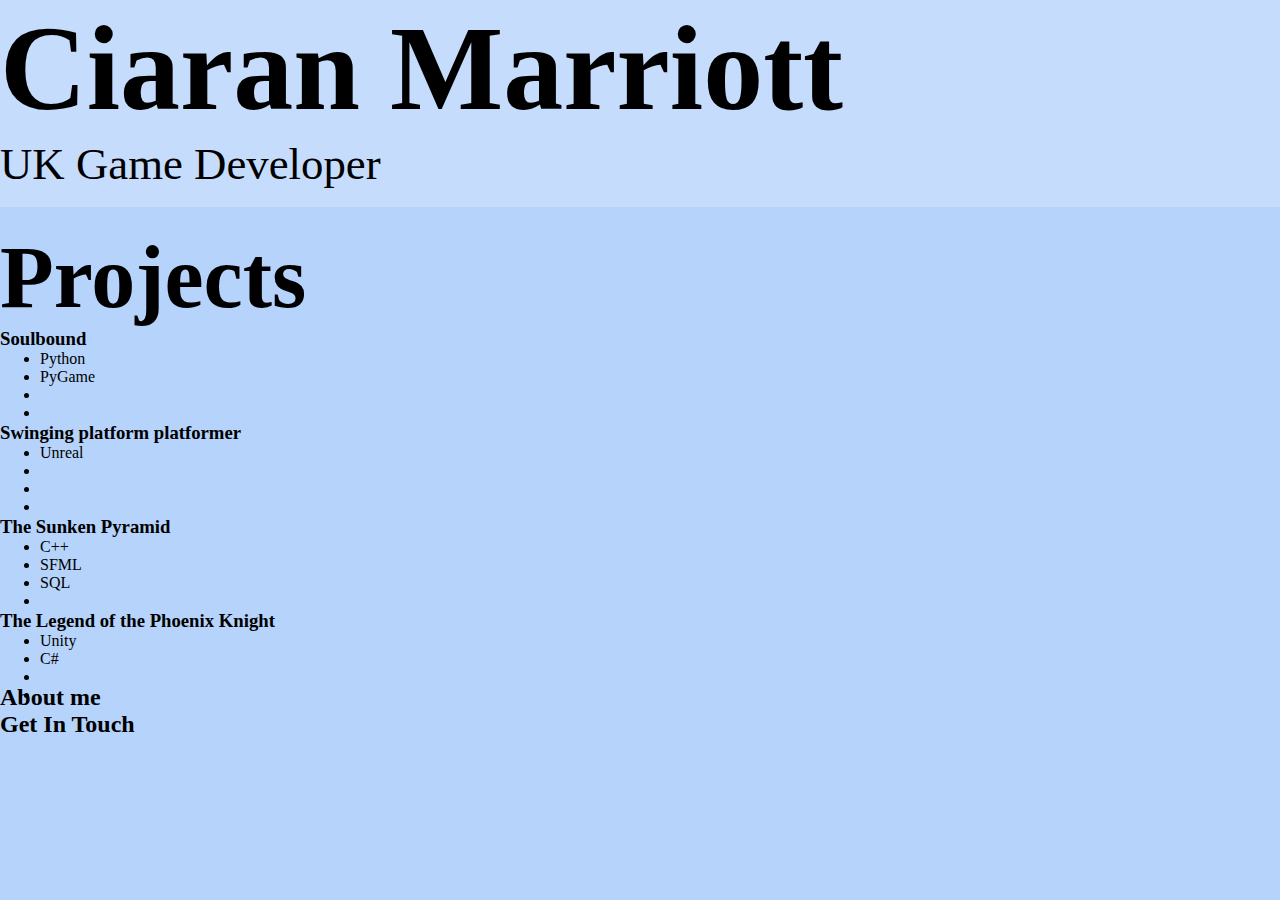
==== index.html @ c2805100 "Portfolio exists now" ====
<head>
	<title>
		Ciaran Marriott, UK Game Developer
	</title>
	<link rel="stylesheet" href="index.css" />
</head>

<body>
	<!--header-->
	
	<div class = "header__section">
		<h1 class = "name-header">
			Ciaran Marriott
		</h1>
		<p>UK Game Developer</p>
	</div class = "header__section">
	
	<!--projects-->
	
	<div class = "projects-list">
		<h2 class = "projects-header">Projects</h2>
			<h3>Soulbound</h3>
				<p></p>
				<ul>
					<li>Python</li>
					<li>PyGame</li>
					<li></li>
					<li></li>
				</ul>
			<h3>Swinging platform platformer</h3>
				<p></p>
				<ul>
					<li>Unreal</li>
					<li></li>
					<li></li>
					<li></li>
				</ul>
			<h3>The Sunken Pyramid</h3>
				<p></p>
				<ul>
					<li>C++</li>
					<li>SFML</li>
					<li>SQL</li>
					<li></li>
				</ul>
			<h3>The Legend of the Phoenix Knight</h3>
				<p></p>
				<ul>
					<li>Unity</li>
					<li>C#</li>
					<li></li>
					<li></li>
				</ul>
	</div>
			
	<!--about-->
	
	<h2>About me</h2>
	<p></p>
	
	<!--contact-->
	
	<h2>Get In Touch</h2>
	<p></p>
	
	<!--links-->
	
	
</body>
---- index.css ----
* {
	margin: 0
}
body {
	font-family: Consolas;
	background-color: #B6D3FB;
}

:root {
    --font-size-small: 1.8rem;
    --font-size-normal: 2.2rem;
    --font-size-medium: 2.8rem;
    --font-size-medium-1: 3.6rem;
    --font-size-large: 5.5rem;
    --font-size-huge: 7.5rem;
    --font-stack: 'Hk Grotesk', sans-serif;

    --line-height-normal: 1.7;
    --line-height-small: 1.2;

    --black: #000;
    --pink: #ff3258;
    --white: #f0e9f2;
    --white-1: #e5e5e6da;


    --container-max-width: 1180px;
    --container-normal-width: 800px;
    --container-medium-width: 700px; 
    --container-small-width: 500px;

    --gutter-huge: 12rem;
    --gutter-medium: 6rem;
    --gutter-normal: 3rem;
    --gutter-small-1: 2.5rem;
    --gutter-small: 2rem;

    --border-light: 1px solid rgb(36, 35, 35);
}

.name-header {
	font-size: var(--font-size-huge);
}

.header__section {
	font-size: var(--font-size-medium);
	height: 23vh;
	background-color: #c5dcfc;
	left: 20px;
}

.projects-list {
	position: relative;
	top:20px;
}

.projects-header {
	font-size: var(--font-size-large);
	position: relative;
}
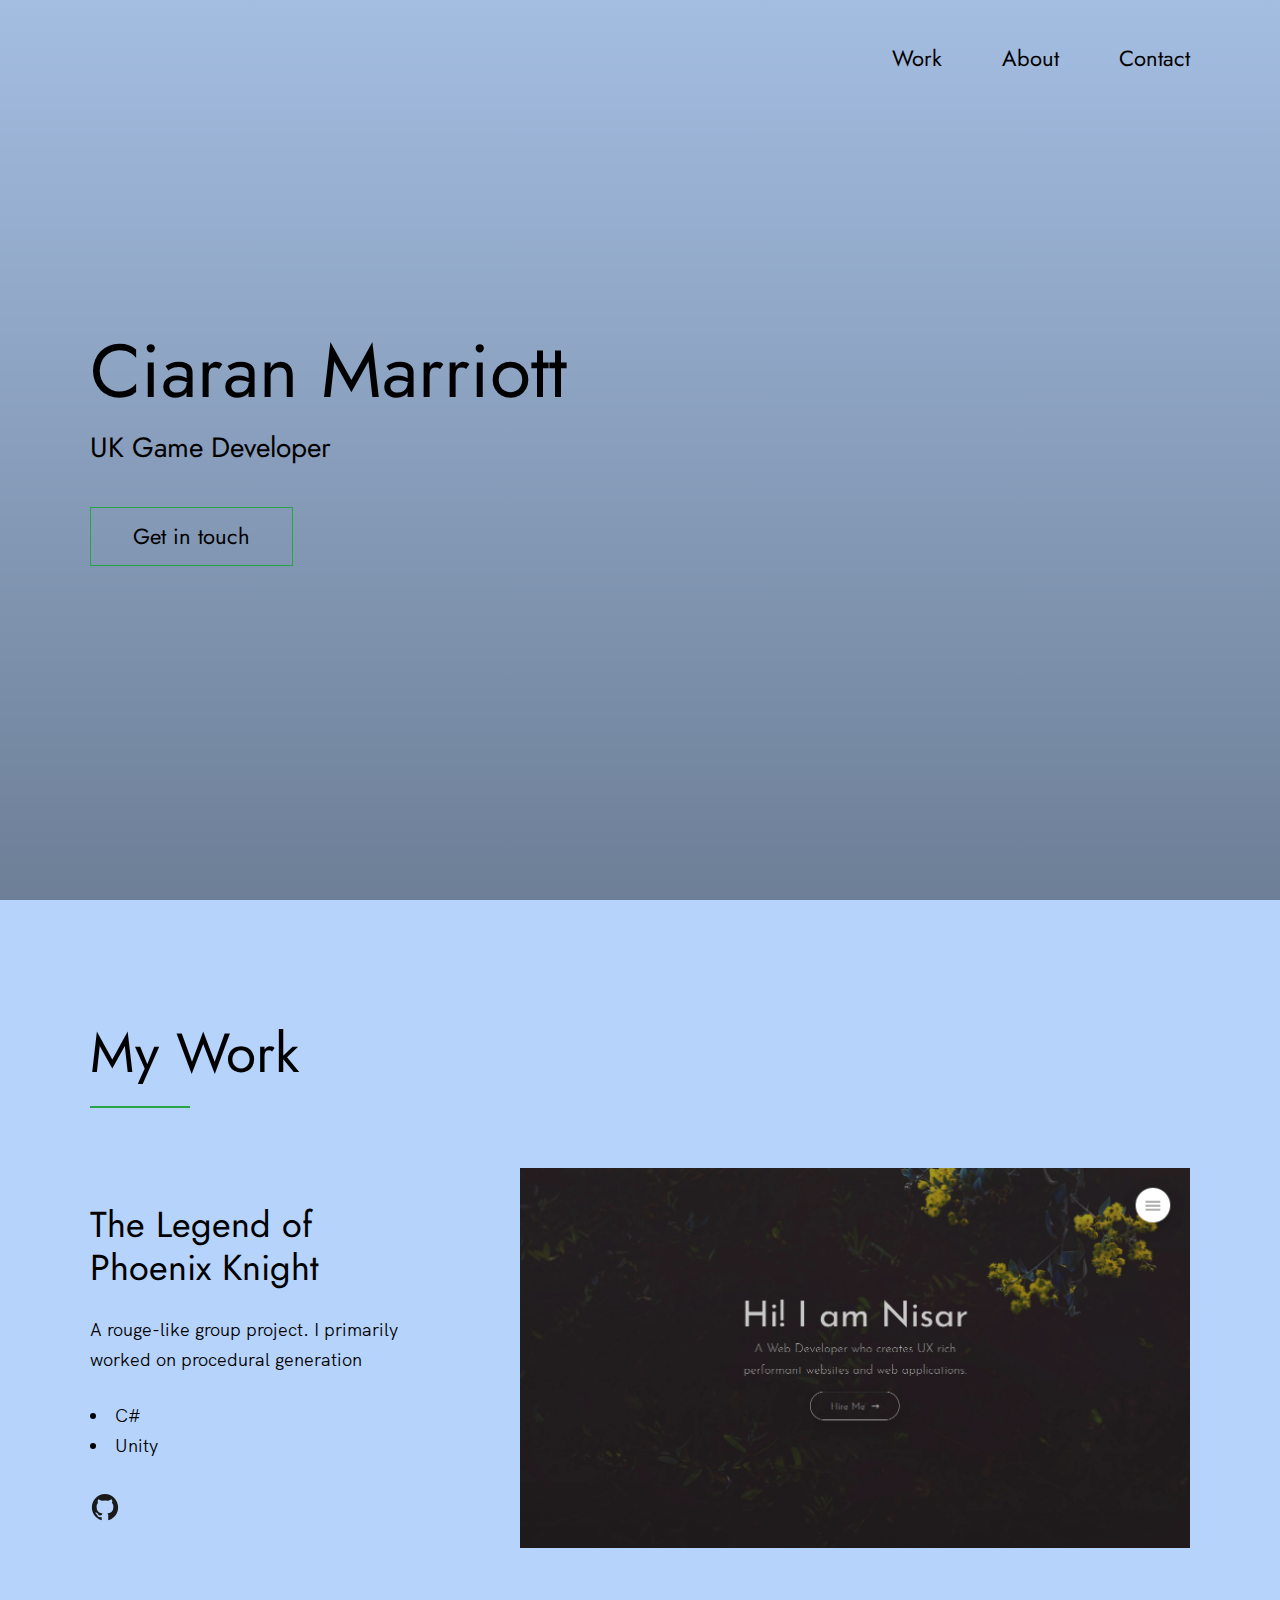
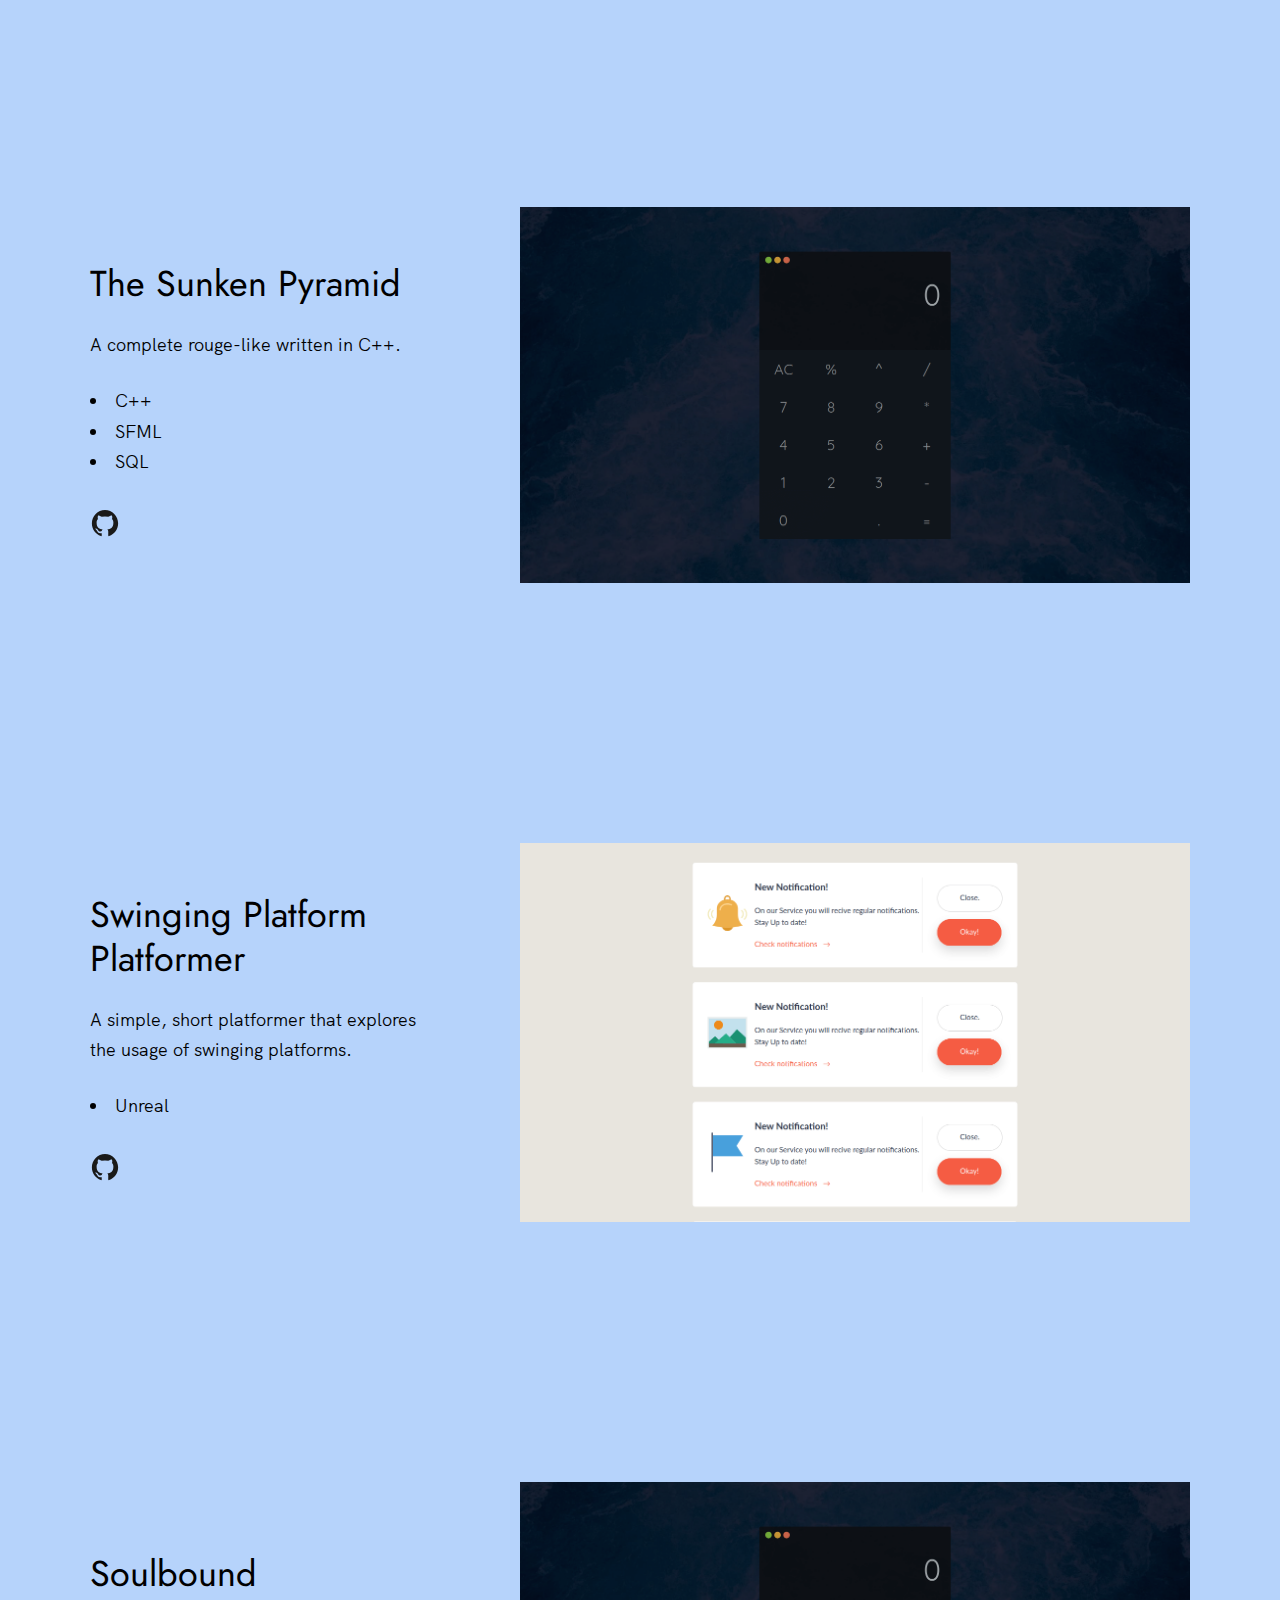
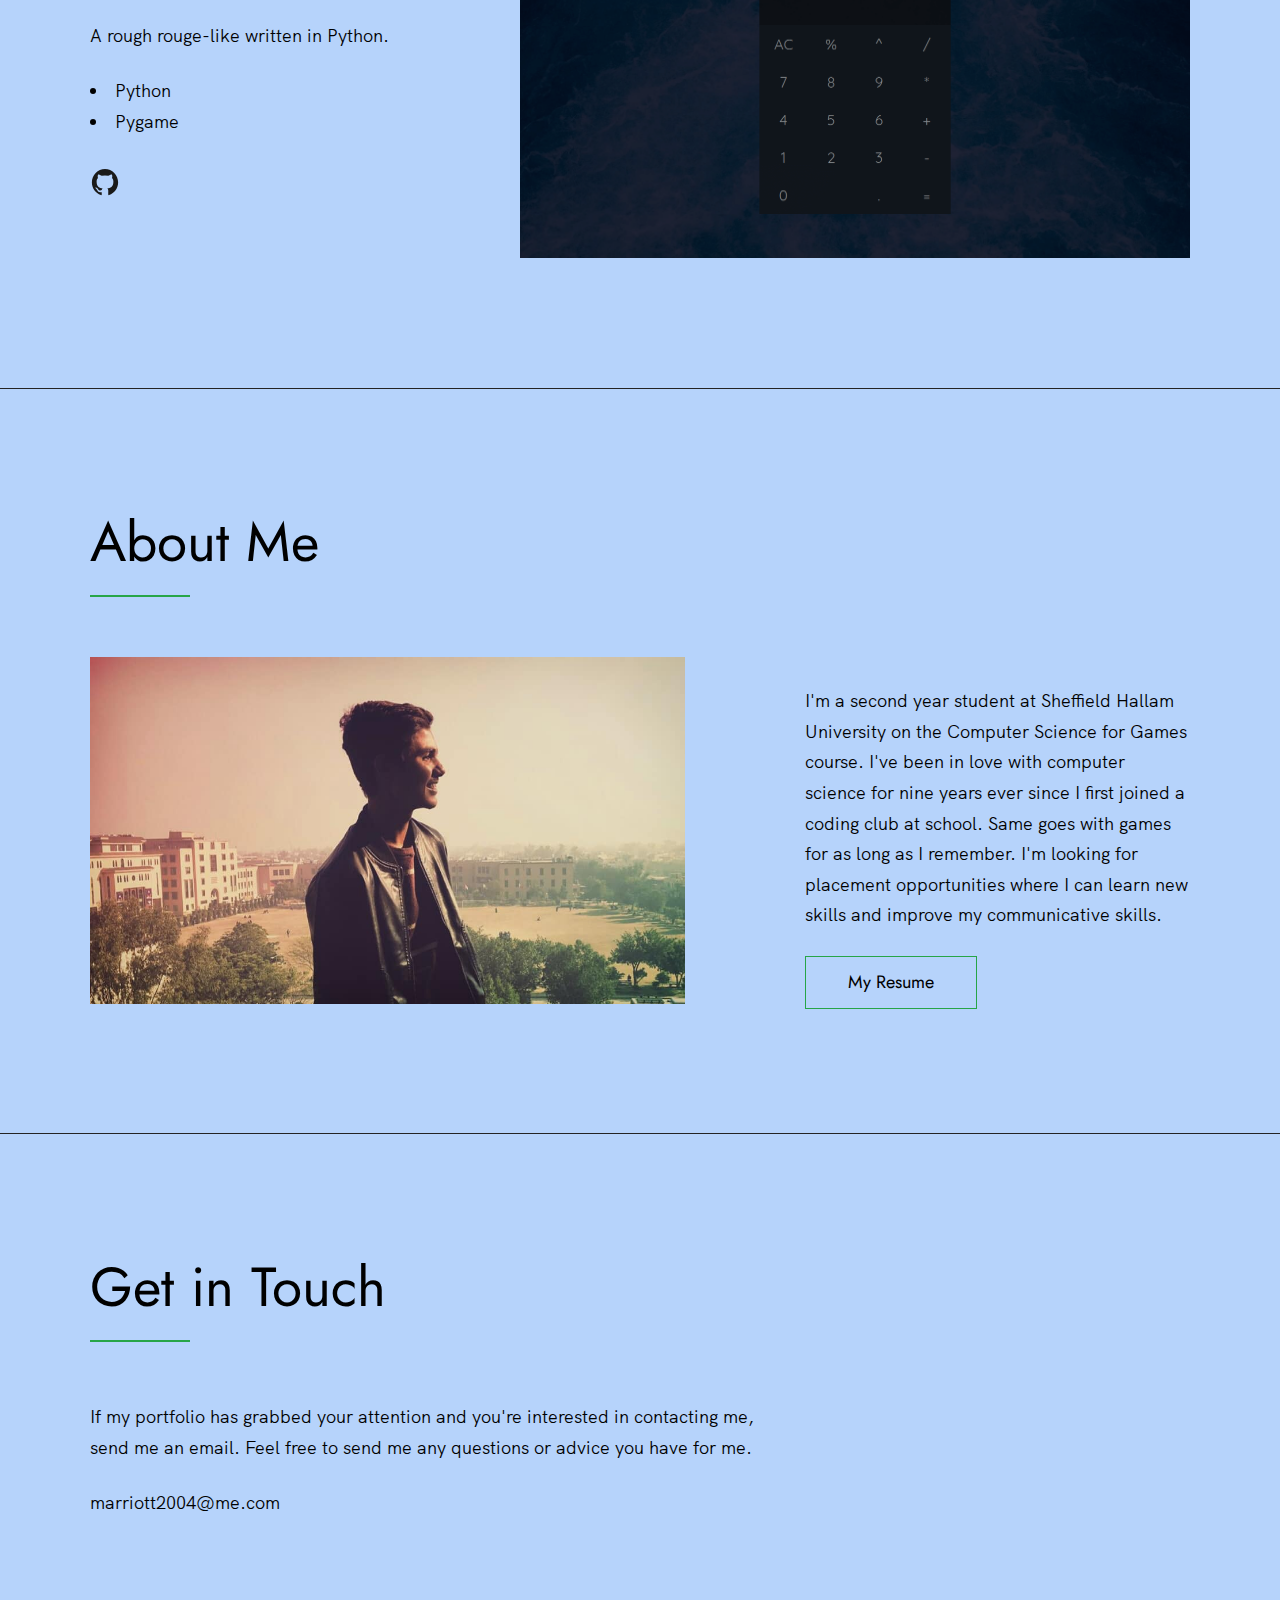
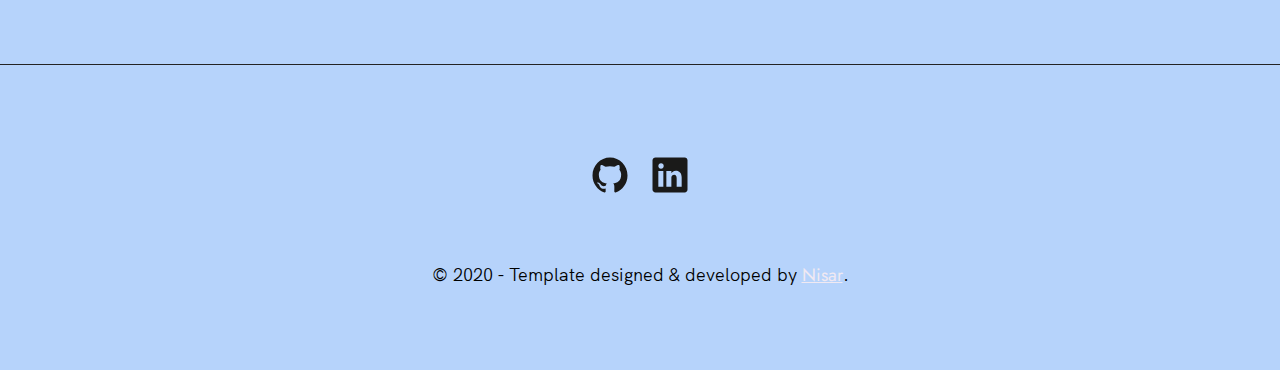
==== commit d8c3cad3: "Major Revamp" ====
--- a/index.html
+++ b/index.html
@@ -1,69 +1,251 @@
+<!-- 
+  Hello 😊.
+
+  This template is designed and developed by Nisar Hassan Naqvi
+  for anyone to use for free or customize the way they like.
+
+  Github Repo: https://github.com/nisarhassan12/portfolio-template/
+  My Website: https://nisar.dev
+
+  For business & inquires, contact me => syednisarhassan12@gmail.com
+-->
+
+<!--
+  Follow the instructions written in comments to create your stunning portfolio
+-->
+
+<!DOCTYPE html>
+<html lang="en">
+
 <head>
-	<title>
-		Ciaran Marriott, UK Game Developer
-	</title>
-	<link rel="stylesheet" href="index.css" />
+  <meta charset="UTF-8" />
+  <meta name="viewport" content="width=device-width, initial-scale=1.0" />
+  <link rel="shortcut icon" type="image/png" href="./images/favicon.png" />
+
+  <!-- Put your site title here -->
+  <title>
+    Ciaran Marriott | UK Game Developer
+  </title>
+
+  <meta name="description" content="UK Game Developer">
+  <!-- Add some coding keywords below, Ex: (React, CSS etc) -->
+  <meta name="keywords" content="Ciaran, C++, C#, Python, Unity, Unreal" />
+  <link rel="stylesheet" href="index.css" />
 </head>
 
 <body>
-	<!--header-->
-	
-	<div class = "header__section">
-		<h1 class = "name-header">
-			Ciaran Marriott
-		</h1>
-		<p>UK Game Developer</p>
-	</div class = "header__section">
-	
-	<!--projects-->
-	
-	<div class = "projects-list">
-		<h2 class = "projects-header">Projects</h2>
-			<h3>Soulbound</h3>
-				<p></p>
-				<ul>
-					<li>Python</li>
-					<li>PyGame</li>
-					<li></li>
-					<li></li>
-				</ul>
-			<h3>Swinging platform platformer</h3>
-				<p></p>
-				<ul>
-					<li>Unreal</li>
-					<li></li>
-					<li></li>
-					<li></li>
-				</ul>
-			<h3>The Sunken Pyramid</h3>
-				<p></p>
-				<ul>
-					<li>C++</li>
-					<li>SFML</li>
-					<li>SQL</li>
-					<li></li>
-				</ul>
-			<h3>The Legend of the Phoenix Knight</h3>
-				<p></p>
-				<ul>
-					<li>Unity</li>
-					<li>C#</li>
-					<li></li>
-					<li></li>
-				</ul>
-	</div>
-			
-	<!--about-->
-	
-	<h2>About me</h2>
-	<p></p>
-	
-	<!--contact-->
-	
-	<h2>Get In Touch</h2>
-	<p></p>
-	
-	<!--links-->
-	
-	
-</body>+
+  <!-- ***** Header ***** -->
+
+  <header class="header" role="banner" id="top">
+    <div class="row">
+      <nav class="nav" role="navigation">
+        <ul class="nav__items">
+          <li class="nav__item"><a href="#work" class="nav__link">Work</a></li>
+          <li class="nav__item">
+            <a href="#about" class="nav__link">About</a>
+          </li>
+          <li class="nav__item">
+            <a href="#contact" class="nav__link">Contact</a>
+          </li>
+        </ul>
+      </nav>
+    </div>
+    <div class="header__text-box row">
+      <div class="header__text">
+        <h1 class="heading-primary">
+          <!-- Replace the following name with your name -->
+          <span>Ciaran Marriott</span>
+        </h1>
+        <!-- Put a small paragraph about yourself -->
+        <p>UK Game Developer</p>
+        <a href="#contact" class="btn btn--pink">Get in touch</a>
+      </div>
+    </div>
+  </header>
+
+  <main role="main">
+
+    <!-- ***** Work ***** -->
+
+    <section class="work" id="work">
+      <div class="row">
+        <h2>My Work</h2>
+        <div class="work__boxes">
+
+          <!-- Each div with the work__box class is a project. -->
+
+          <div class="work__box">
+            <div class="work__text">
+              <h3>The Legend of Phoenix Knight</h3>
+              <p>
+                A rouge-like group project. I primarily worked on procedural generation 
+              </p>
+              <ul class="work__list">
+                <li>C#</li>
+                <li>Unity</li>
+              </ul>
+
+              <div class="work__links">
+                <a href="https://github.com/nisarhassan12/portfolio" title="View Source Code" target="_blank">
+                  <img src="./images/github.svg" class="work__code" alt="GitHub">
+                </a>
+              </div>
+            </div>
+            <div class="work__image-box">
+              <img src="./images/project-1.png" class="work__image" alt="Project 1" />
+            </div>
+          </div>
+
+          <div class="work__box">
+            <div class="work__text">
+              <h3>The Sunken Pyramid</h3>
+              <p>
+                A complete rouge-like written in C++.
+              </p>
+              <ul class="work__list">
+                <li>C++</li>
+                <li>SFML</li>
+                <li>SQL</li>
+              </ul>
+
+              <div class="work__links">
+                <a href="#">
+                  <img src="./images/github.svg" class="work__code" title="View Source Code" alt="GitHub">
+                </a>
+              </div>
+            </div>
+            <div class="work__image-box">
+              <img src="./images/project-2.png" class="work__image" alt="Project 1" />
+            </div>
+          </div>
+
+          <div class="work__box">
+            <div class="work__text">
+              <h3>Swinging Platform Platformer</h3>
+              <p>
+                A simple, short platformer that explores the usage of swinging platforms.
+              </p>
+              <ul class="work__list">
+                <li>Unreal</li>
+              </ul>
+
+              <div class="work__links">
+                <a href="#">
+                  <img src="./images/github.svg" class="work__code" title="View Source Code" alt="GitHub">
+                </a>
+              </div>
+            </div>
+            <div class="work__image-box">
+              <img src="./images/project-3.png" class="work__image" alt="Project 3" />
+            </div>
+          </div>
+		  
+		  <div class="work__box">
+            <div class="work__text">
+              <h3>Soulbound</h3>
+              <p>
+                A rough rouge-like written in Python.
+              </p>
+              <ul class="work__list">
+                <li>Python</li>
+                <li>Pygame</li>
+              </ul>
+
+              <div class="work__links">
+                <a href="#">
+                  <img src="./images/github.svg" class="work__code" title="View Source Code" alt="GitHub">
+                </a>
+              </div>
+            </div>
+            <div class="work__image-box">
+              <img src="./images/project-2.png" class="work__image" alt="Project 1" />
+            </div>
+          </div>
+		  
+        </div>
+      </div>
+    </section>
+
+    <!-- ***** About ***** -->
+
+    <section class="about" id="about">
+      <div class="row">
+        <h2>About Me</h2>
+        <div class="about__content">
+          <div class="about__text">
+            <!-- Replace the below paragraph with info about yourself -->
+            <p>
+			  I'm a second year student at Sheffield Hallam University on the Computer Science for Games course.
+              I've been in love with computer science for nine years ever since I first joined a coding club at school.
+			  Same goes with games for as long as I remember.
+			  I'm looking for placement opportunities where I can learn new skills and improve my communicative skills.
+            </p>
+            <!-- Provide a link to your resume -->
+            <a href="#" class="btn">My Resume</a>
+          </div>
+
+          <div class="about__photo-container">
+            <!-- Add a nice photo of yourself -->
+            <img class="about__photo" src="./images/syed-ali-hussnain.jpg" alt="" />
+          </div>
+        </div>
+      </div>
+    </section>
+  </main>
+
+  <!-- ***** Contact ***** -->
+
+  <section class="contact" id="contact">
+    <div class="row">
+      <h2>Get in Touch</h2>
+      <div class="contact__info">
+        <p>
+		  If my portfolio has grabbed your attention and you're interested in contacting me,
+		  send me an email. Feel free to send me any questions or advice you have for me.	 
+        </p>
+		<p>
+		  marriott2004@me.com
+		</p>
+      </div>
+    </div>
+  </section>
+
+  <!-- ***** Footer ***** -->
+
+  <footer role="contentinfo" class="footer">
+    <div class="row">
+      <!-- Update the links to point to your accounts -->
+      <ul class="footer__social-links">
+        <li class="footer__social-link-item">
+          <a href="https://github.com/CMarriott1" title="Link to Github Profile">
+            <img src="./images/github.svg" class="footer__social-image" alt="Github">
+          </a>
+        </li>
+        <li class="footer__social-link-item">
+          <a href="https://www.linkedin.com/in/ciaran-marriott-7a2778292/">
+            <img src="./images/linkedin.svg" title="Link to Linkedin Profile" class="footer__social-image" alt="Linkedin">
+          </a>
+        </li>
+      </ul>
+
+      <!-- If you give me some credit by keeping the below paragraph, will be huge for me 😊 Thanks. -->
+      <p>
+        &copy; 2020 - Template designed & developed by <a href="https://nisar.dev" class="link">Nisar</a>.
+      </p>
+      <div class="footer__github-buttons">
+        <iframe
+          src="https://ghbtns.com/github-btn.html?user=nisarhassan12&repo=portfolio-template&type=watch&count=true"
+          frameborder="0" scrolling="0" width="170" height="20" title="Watch Portfolio Template on GitHub">
+        </iframe>
+      </div>
+    </div>
+  </footer>
+
+  <a href="#top" class="back-to-top" title="Back to Top">
+    <img src="./images/arrow-up.svg" alt="Back to Top" class="back-to-top__image"/>
+  </a>
+  <script src="./index.js"></script>
+</body>
+
+</html>--- a/index.css
+++ b/index.css
@@ -1,9 +1,25 @@
+/* --------------------------------------- */
+/* ----- Basic Setup ----- */
+/* --------------------------------------- */
+
+@font-face {
+    font-family: 'Hk Grotesk';
+    font-style: normal;
+    font-weight: 400;
+    src: url('./fonts/HKGrotesk-Regular.woff') format('woff');
+}
+
+@font-face {
+    font-family: 'Jost';
+    font-style: normal;
+    font-weight: 400;
+    src: url('./fonts/Jost-Regular.ttf') format('woff');
+}
+
 * {
-	margin: 0
-}
-body {
-	font-family: Consolas;
-	background-color: #B6D3FB;
+    margin: 0;
+    padding: 0;
+    box-sizing: inherit;
 }
 
 :root {
@@ -19,9 +35,10 @@
     --line-height-small: 1.2;
 
     --black: #000;
-    --pink: #ff3258;
+    --faust-green: #27A547;
     --white: #f0e9f2;
     --white-1: #e5e5e6da;
+	--minami-blue: #B6D3FB;
 
 
     --container-max-width: 1180px;
@@ -38,23 +55,559 @@
     --border-light: 1px solid rgb(36, 35, 35);
 }
 
-.name-header {
-	font-size: var(--font-size-huge);
-}
-
-.header__section {
-	font-size: var(--font-size-medium);
-	height: 23vh;
-	background-color: #c5dcfc;
-	left: 20px;
-}
-
-.projects-list {
-	position: relative;
-	top:20px;
-}
-
-.projects-header {
-	font-size: var(--font-size-large);
-	position: relative;
-}+html {
+    font-size: 62.5%; /* (16/10)*100 = 62.5% => 1rem = 10px */
+    box-sizing: border-box;
+    scroll-behavior: smooth;
+}
+
+@media(max-width: 1000px) {
+    html {
+        font-size: 52%;
+    }
+}
+
+body {
+    font-size: var(--font-size-small);
+    font-family: var(--font-stack);
+    font-weight: 400;
+    color: var(--black);
+    line-height: var(--line-height-normal);
+    background: #B6D3FB;
+    overflow-x: hidden;
+}
+
+.row {
+    max-width: var(--container-max-width);
+    margin: 0 auto;
+}
+
+@media(max-width: 1340px) {
+    .row {
+        max-width: 1100px;
+    }
+}
+
+@media(max-width: 1240px) {
+    .row {
+        padding: 0 var(--gutter-medium);
+    }
+}
+
+@media(max-width: 600px) {
+    .row {
+        padding: 0 var(--gutter-normal);
+    }
+}
+
+@media(max-width: 600px) {
+    .row {
+        padding: 0 var(--gutter-small);
+    }
+}
+
+section {
+    padding: var(--gutter-huge) 0;
+    border-bottom: var(--border-light);
+}
+
+img {
+    object-fit: contain;
+    max-width: 100%;
+}
+
+/* --------------------------------------- */
+/* ----- Headlines and Paragraphs ----- */
+/* --------------------------------------- */
+
+h1,
+h2,
+h3 {
+    font-family: 'Jost', sans-serif;
+    font-weight: 400;
+    line-height: var(--line-height-small);
+    color: var(--black);
+}
+
+.heading-primary {
+    line-height: 1;
+    font-size: var(--font-size-huge);
+    font-weight: 400;
+}
+
+@media(max-width: 900px) {
+    .heading-primary {
+        font-size: 6.5rem;
+    }
+}
+
+h2 {
+    font-size: var(--font-size-large);
+    margin-bottom: var(--gutter-medium);
+}
+
+h2::after {
+    content: '';
+    display: block;
+    height: 2px;
+    width: 10rem;
+    background: var(--faust-green);
+    margin: var(--gutter-small) 0;
+}
+
+h3 {
+    font-size: var(--font-size-medium-1);
+    margin-bottom: var(--gutter-small);
+}
+
+@media(max-width: 500px) {
+    .heading-primary {
+        font-size: var(--font-size-large);
+    }
+
+    h2 {
+        font-size: var(--font-size-medium-1);
+    }
+
+    h3 {
+        font-size: var(--font-size-medium);
+    }
+}
+
+p {
+    margin: var(--gutter-small-1) 0;
+}
+
+@media(max-width: 900px) {
+    p { 
+        max-width: var(--container-small-width);
+    }
+}
+
+/* --------------------------------------- */
+/* ----- Buttons and Links ----- */
+/* --------------------------------------- */
+
+a {
+    color: var(--white);
+    font-weight: 400;
+    font-family: 'Jost', sans-serif;
+    transition: all .2s;
+    outline: 2px solid transparent;
+}
+
+::-moz-focus-inner {
+    border: 0;
+}
+
+button:focus,
+a:focus {
+    outline: 2px solid var(--faust-green);
+}
+
+body:not(.user-is-tabbing) button:focus,
+body:not(.user-is-tabbing) a:focus {
+    outline: none;
+}
+
+.link:hover {
+    color: var(--faust-green);
+}
+
+.btn {
+    position: relative;
+    display: inline-block;
+    padding: 1rem 4.2rem;
+    text-decoration: none;
+    color: inherit;
+    border: 1px solid  var(--faust-green);
+    font-weight: 400;
+}
+
+.btn:focus {
+    outline: none;
+}
+
+.btn::after {
+    content: '';
+    display: block;
+    position: absolute;
+    top: 0;
+    left: 0;
+    right: 100%;
+    background: var(--white);
+    height: 100%;
+    z-index: -1;
+    transition: all 0.2s cubic-bezier(1, 0.68, 0.16, 0.9);
+}
+
+.btn:hover::after,
+.btn:focus::after {
+    right: 0;
+    background: var(--faust-green);
+}
+
+.btn--faust-green {
+    background: var(--faust-green);
+    transition: all 0.2s;
+}
+
+.btn--faust-green::after {
+    display: none;
+}
+
+.btn--faust-green:hover,
+.btn--faust-green:focus {
+    background: transparent;
+}
+
+.link__text {
+    position: relative;
+    display: inline-block;
+    padding: .6rem;
+    color: inherit;
+    text-decoration: none;
+    border-bottom: 1px solid var(--faust-green);
+}
+
+.link__text::after {
+    content: '';
+    display: block;
+    position: absolute;
+    top: 0;
+    left: 0;
+    right: 100%;
+    background: var(--white);
+    height: 100%;
+    z-index: -1;
+    transition: all 0.2s cubic-bezier(1, 0.68, 0.16, 0.9);
+}
+
+.link__text:focus {
+    outline: none;
+}
+
+.link__text:hover::after,
+.link__text:focus:after {
+    right: 0;
+    background: var(--blue);
+}
+
+.link__text span {
+    padding-left: 1rem;
+    font-family: sans-serif;
+}
+
+/* ----- Back to Top ----- */
+
+.back-to-top {
+    position: fixed;
+    bottom: 4rem;
+    right: 4rem;
+    display: flex;
+    justify-content: center;
+    align-items: center;
+    height: 5.5rem;
+    width: 5.5rem;
+    background-color: var(--faust-green);
+    border-radius: 50%;
+    z-index: 10;
+    visibility: hidden;
+    transition: all .4s;
+}
+
+.back-to-top__image {
+    height: 70%;
+}
+
+@media(max-width: 900px) {
+    .back-to-top {
+        right: 2rem;
+    }
+}
+
+@media(max-width: 500px) {
+    .back-to-top {
+        right: 1rem;
+    }
+}
+
+/* --------------------------------------- */
+/* ----- Navigation ----- */
+/* --------------------------------------- */
+
+.nav {
+    display: flex;
+    justify-content: flex-end;
+    padding: var(--gutter-normal) 0;
+}
+
+.nav__items {
+    display: flex;
+    list-style: none;
+}
+
+.nav__item:not(:last-child) {
+    margin-right: var(--gutter-medium);
+}
+
+@media(max-width: 500px) {
+    .nav {
+        justify-content: center;
+    }
+}
+
+@media(max-width: 400px) {
+    .nav__item:not(:last-child) {
+        margin-right: var(--gutter-normal);
+    }
+}
+
+@media(max-width: 300px) {
+    .nav {
+        font-size: var(--font-size-small);
+    }
+}
+
+.nav__link {
+    position: relative;
+    display: inline-block;
+    padding: 1rem 0;
+    text-decoration: none;
+    color: inherit;
+    transition: all .2s;
+}
+
+.nav__link::after {
+    content: '';
+    position: absolute;
+    bottom: 0;
+    left: 0;
+    right: 100%;
+    display: inline-block;
+    height: 1rem;
+    background: var(--white);
+    transition: all 0.25s cubic-bezier(1, 0.68, 0.16, 0.9);
+}
+
+.nav__link:hover {
+    color: var(--faust-green);
+}
+
+.nav__link:hover::after {
+    right: 0;
+    height: 2px;
+    background: var(--faust-green);
+}
+
+/* --------------------------------------- */
+/* ----- Header ----- */
+/* --------------------------------------- */
+
+.header {
+    background: linear-gradient(rgba(0,0,0, .1), rgba(0,0,0, .4)), 
+        url('./images/header.jpg');
+    height: 100vh;
+    background-size: cover;
+    background-position: center;
+    background-attachment: fixed;
+    font-size: var(--font-size-normal);
+}
+
+.header__text {
+    position: absolute;
+    top: 50%;
+    transform: translateY(-50%);
+}
+
+.header__text p {
+    margin: 1.5rem 0 3.5rem;
+    max-width: var(--container-medium-width);
+    font-family: 'Jost', sans-serif;
+    font-size: var(--font-size-medium);
+}
+
+@media(max-width: 500px) {
+    .header {
+        text-align: center;
+    }
+
+    .header__text p {
+        transform: scale(.8);
+    }
+}
+
+/* --------------------------------------- */
+/* ----- Work ----- */
+/* --------------------------------------- */
+
+.work__box {
+    display: flex;
+    align-items: center;
+}
+
+@media(max-width: 900px) {
+    .work__box {
+        align-items: initial;
+        flex-direction: column-reverse;
+    }
+}
+
+.work__box:not(:last-child) {
+    margin-bottom: 25rem;
+}
+
+@media(max-width: 500px) {
+    .work__box:not(:last-child) {
+        margin-bottom: 20rem;
+    }
+}
+
+.work__links {
+    display: flex;
+    align-items: center;
+}
+
+.work__text {
+    flex: 0 0 30%;
+}
+
+.work__list {
+    /* list-style-type: square; */
+    list-style-position: inside;
+    margin-bottom: var(--gutter-normal);
+}
+
+.work__code {
+    display: block;
+    height: 3rem;
+    transition: all .3s;
+}
+
+.work__code:hover {
+    transform: scale(1.2);
+}
+
+.work__image-box {
+    margin-bottom: var(--gutter-normal);
+}
+
+@media(min-width: 901px) {
+    .work__image-box {
+        flex: 1;
+        margin: 0 0 0 10rem;
+    }
+}
+
+@media(max-width: 900px) {
+    .work__code {
+        height: 4rem;
+    }
+}
+
+/* --------------------------------------- */
+/* ----- Clients ----- */
+/* --------------------------------------- */
+
+.client__logos {
+    display: flex;
+    justify-content: space-between;
+    filter: invert(100%) grayscale(100%) opacity(.8);
+}
+
+.client__logo {
+    height: 6.5rem;
+    max-width: 18rem;
+}
+
+@media(max-width: 1240px) {
+    .client__logos {
+        overflow-x: scroll;
+        padding: var(--gutter-normal);
+    }
+
+    .client__logo:not(:last-of-type) {
+        margin-right: var(--gutter-medium);
+    }
+}
+
+/* --------------------------------------- */
+/* ----- About ----- */
+/* --------------------------------------- */
+
+.about__content {
+    display: flex;
+    flex-direction: row-reverse;
+    align-items: center;
+}
+
+@media(max-width: 900px) {
+    .about__content {
+        flex-direction: column-reverse;
+        align-items: initial;
+    }
+}
+
+.about__photo-container {
+    margin-bottom: var(--gutter-normal);
+}
+
+@media(min-width: 901px) {
+    .about__text {
+        flex: 0 0 35%;
+    }
+    
+    .about__photo-container {
+        flex: 1;
+        margin: 0 var(--gutter-huge) 0 0;
+    }
+}
+
+/* --------------------------------------- */
+/* ----- Contact ----- */
+/* --------------------------------------- */
+
+.contact__info {
+    max-width: var(--container-medium-width);
+}
+
+/* --------------------------------------- */
+/* ----- Footer ----- */
+/* --------------------------------------- */
+
+.footer {
+    text-align: center;
+    padding: var(--gutter-medium) 0 var(--gutter-normal);
+}
+
+.footer__social-links {
+    display: flex;
+    justify-content: center;
+    padding: var(--gutter-normal) 0;
+    list-style: none;
+}
+
+.footer__social-link-item:not(:last-of-type) {
+    margin-right: var(--gutter-small);
+}
+
+.footer__social-image {
+    height: 4rem;
+}
+
+.footer__github-buttons {
+    display: flex;
+    justify-content: center;
+}
+
+.footer__github-buttons iframe {
+    height: 2.5rem;
+    width: 84px;
+    transform: translateY(3px);
+}
+
+@media(max-width: 500px) {
+    .footer {
+        padding: var(--gutter-medium) 0;
+    } 
+}
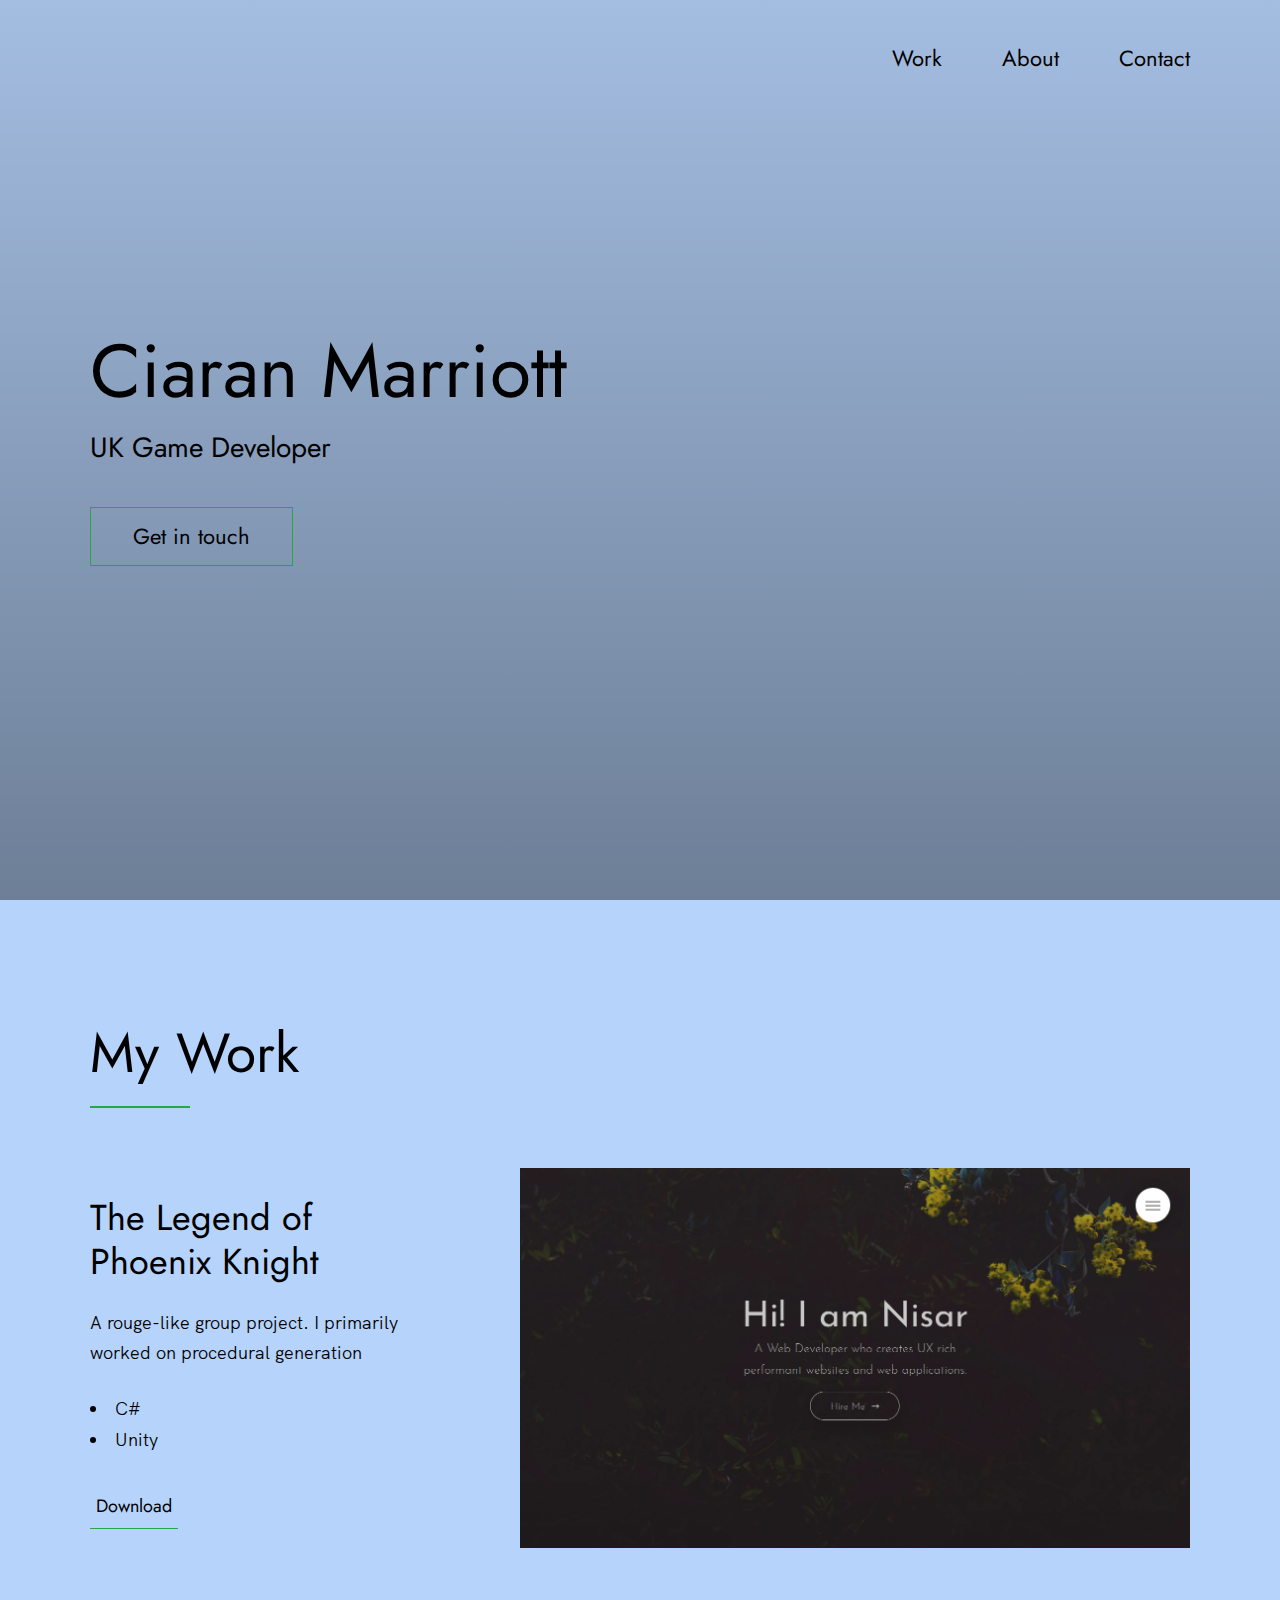
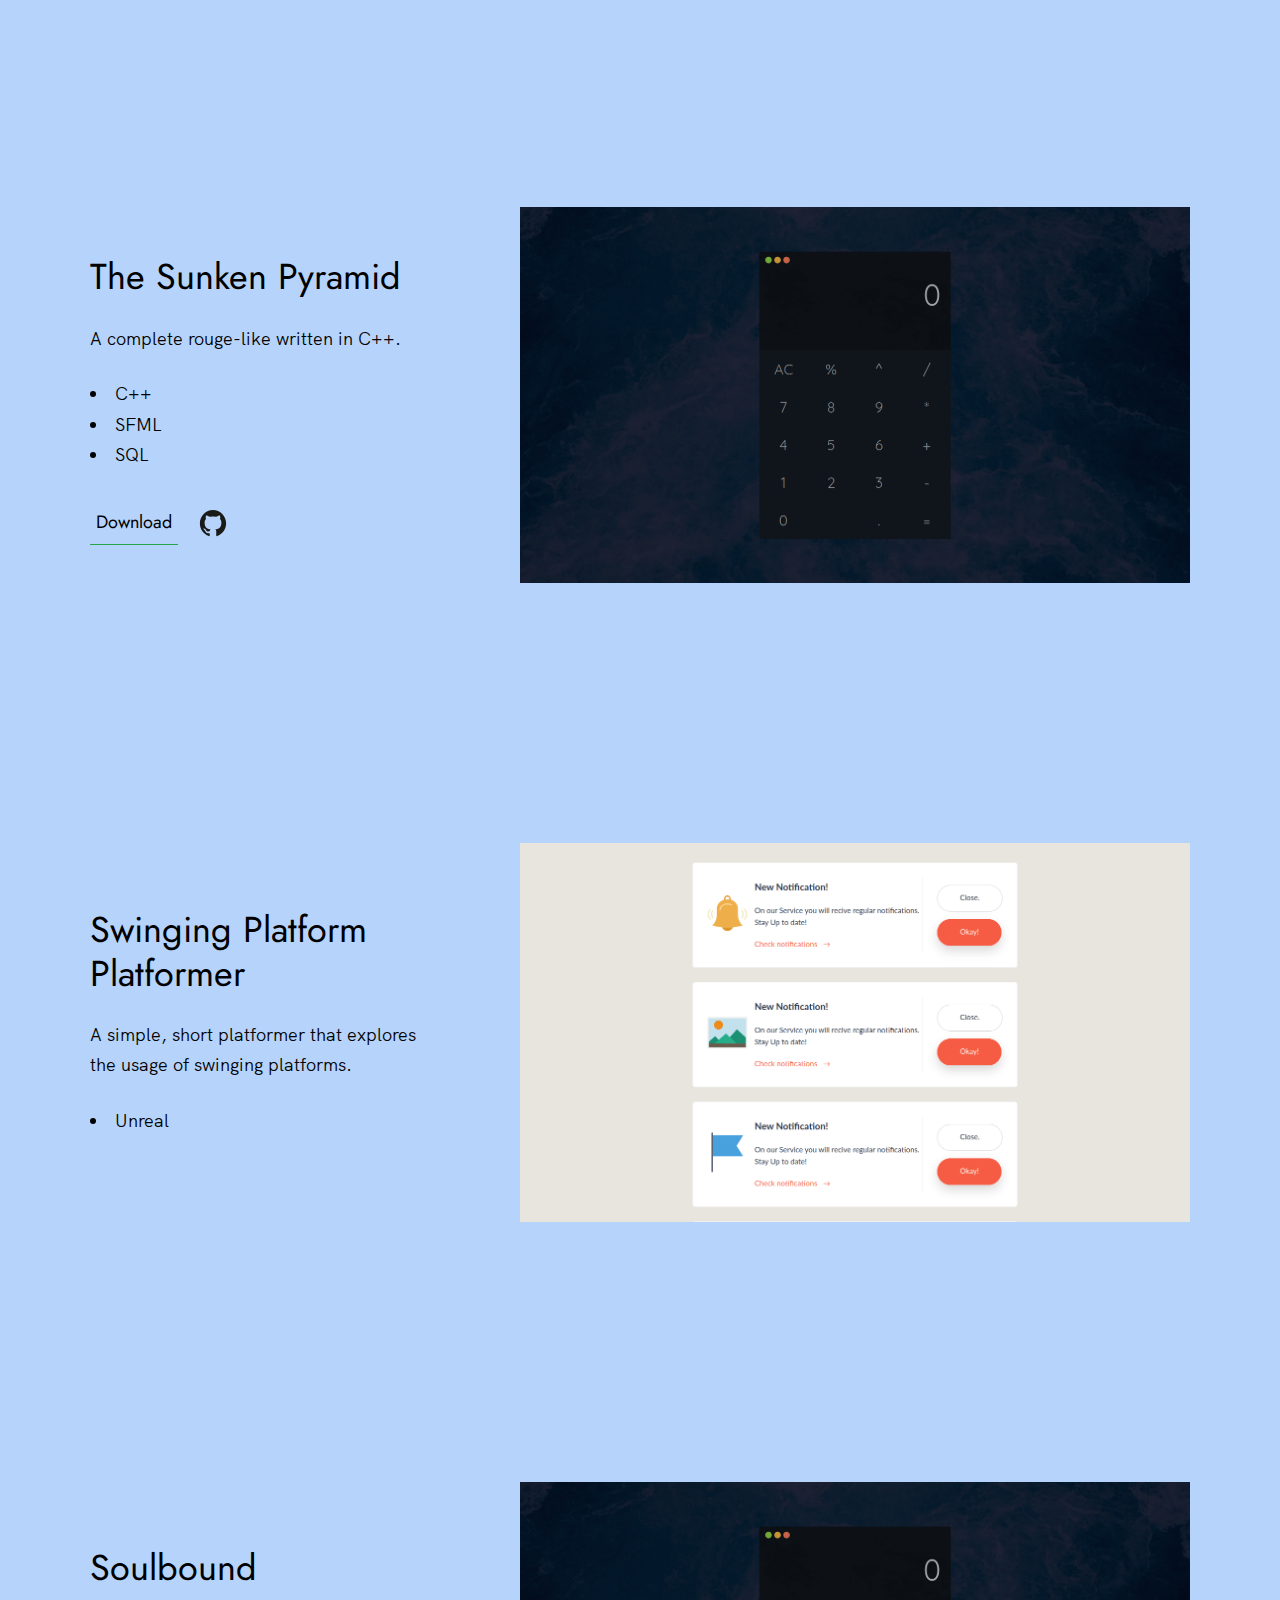
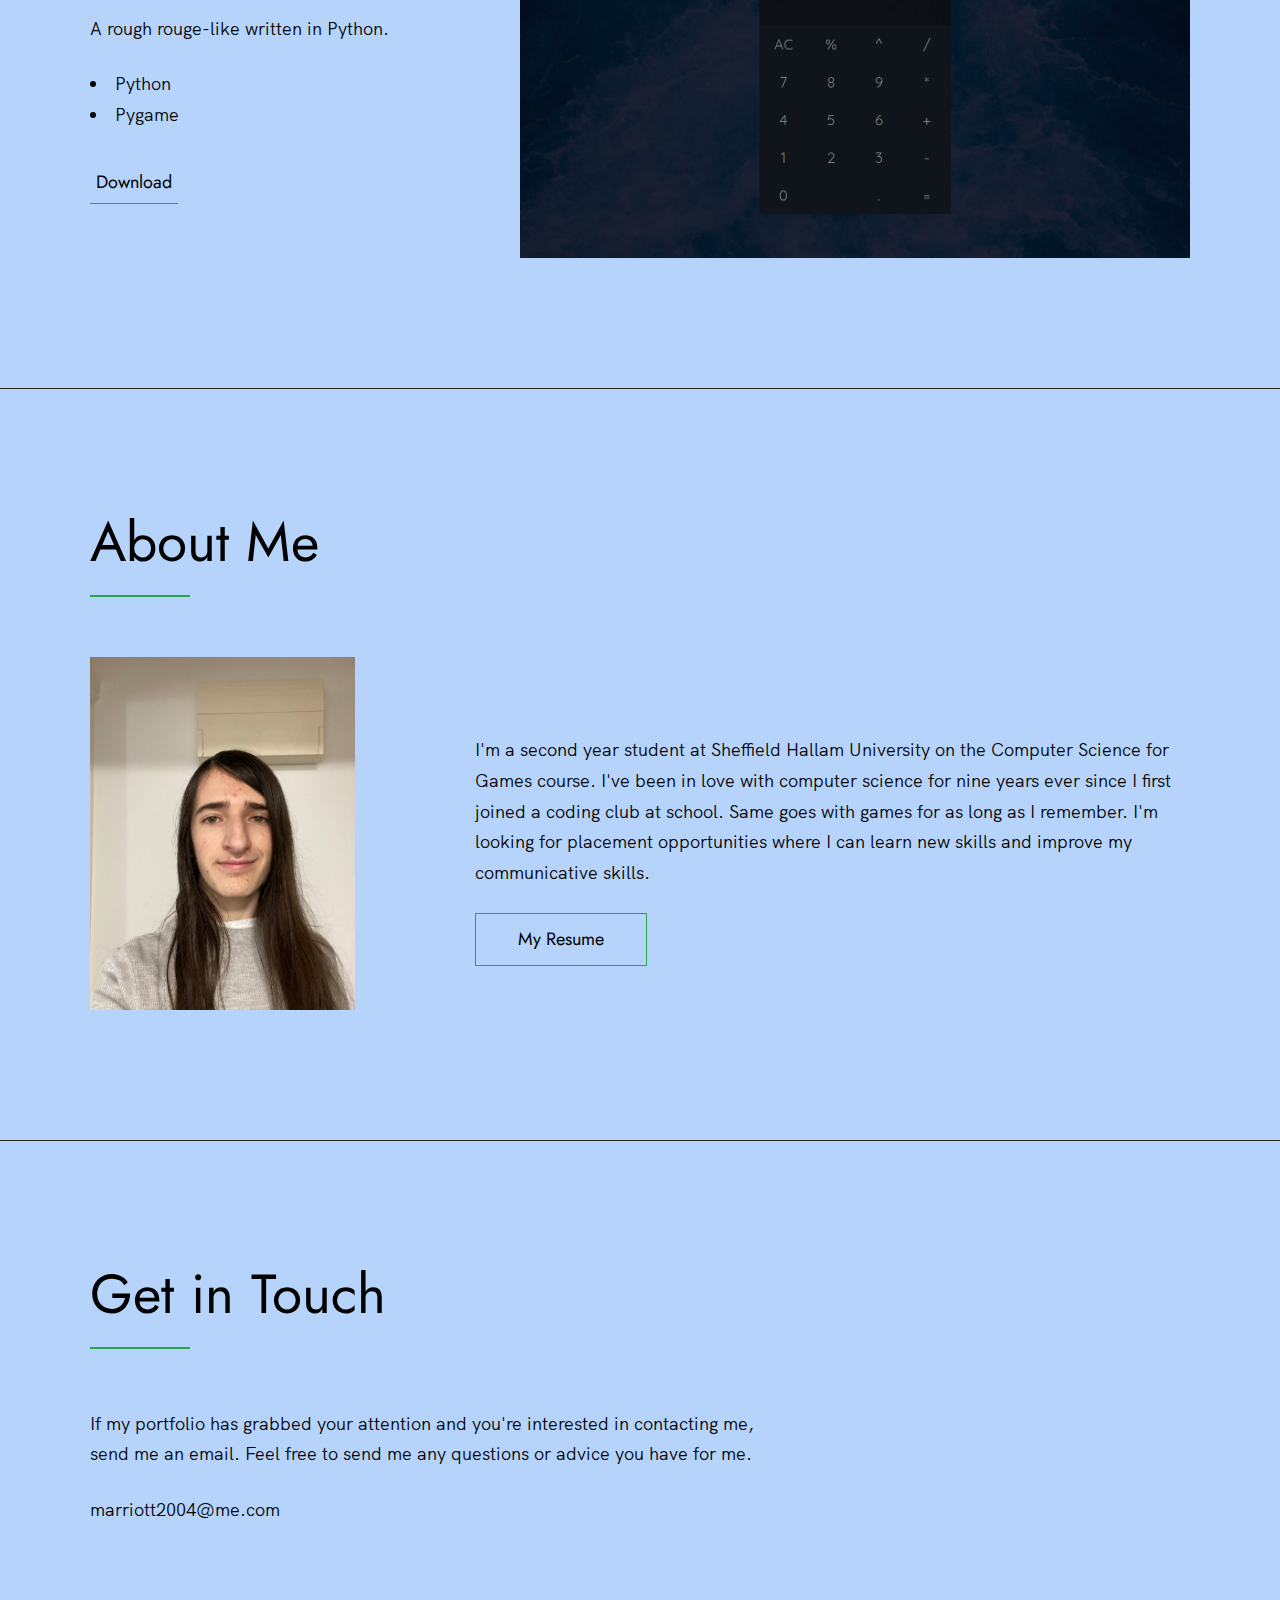
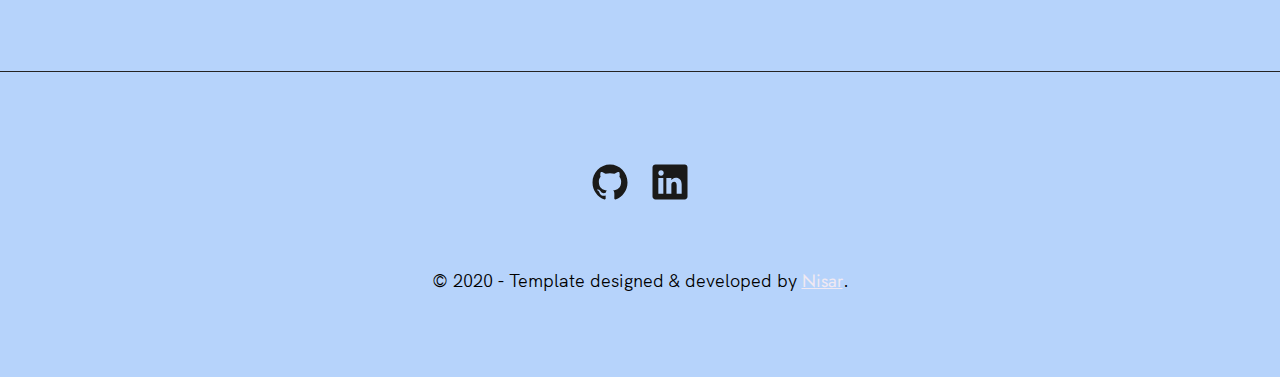
==== commit 7b7a26b5: "Downloads + Profile Image" ====
--- a/index.html
+++ b/index.html
@@ -87,8 +87,8 @@
               </ul>
 
               <div class="work__links">
-                <a href="https://github.com/nisarhassan12/portfolio" title="View Source Code" target="_blank">
-                  <img src="./images/github.svg" class="work__code" alt="GitHub">
+				<a href="./files/TheLegendOfPhoenixKnight.zip" target="_blank" class="link__text">
+                  Download
                 </a>
               </div>
             </div>
@@ -110,8 +110,11 @@
               </ul>
 
               <div class="work__links">
-                <a href="#">
-                  <img src="./images/github.svg" class="work__code" title="View Source Code" alt="GitHub">
+				<a href="./files/TheSunkenPyramid.zip" target="_blank" class="link__text">
+                  Download
+                </a>
+                <a href="https://github.com/CMarriott1/TheSunkenPyramid" title="View Source Code" target ="_blank">
+                  <img src="./images/github.svg" class="work__code" alt="GitHub">
                 </a>
               </div>
             </div>
@@ -131,9 +134,6 @@
               </ul>
 
               <div class="work__links">
-                <a href="#">
-                  <img src="./images/github.svg" class="work__code" title="View Source Code" alt="GitHub">
-                </a>
               </div>
             </div>
             <div class="work__image-box">
@@ -153,8 +153,8 @@
               </ul>
 
               <div class="work__links">
-                <a href="#">
-                  <img src="./images/github.svg" class="work__code" title="View Source Code" alt="GitHub">
+                <a href="./files/Soulbound.zip" target="_blank" class="link__text">
+                  Download
                 </a>
               </div>
             </div>
@@ -182,12 +182,12 @@
 			  I'm looking for placement opportunities where I can learn new skills and improve my communicative skills.
             </p>
             <!-- Provide a link to your resume -->
-            <a href="#" class="btn">My Resume</a>
+            <a href="./files/cv.pdf" class="btn">My Resume</a>
           </div>
 
           <div class="about__photo-container">
             <!-- Add a nice photo of yourself -->
-            <img class="about__photo" src="./images/syed-ali-hussnain.jpg" alt="" />
+            <img class="about__photo" src="./images/prophoto.jpg" alt="" />
           </div>
         </div>
       </div>
--- a/index.css
+++ b/index.css
@@ -481,6 +481,7 @@
 .work__code {
     display: block;
     height: 3rem;
+	margin-left: var(--gutter-small);
     transition: all .3s;
 }
 
@@ -554,13 +555,14 @@
 
 @media(min-width: 901px) {
     .about__text {
-        flex: 0 0 35%;
+        flex: 0 0 65%;
     }
     
     .about__photo-container {
         flex: 1;
         margin: 0 var(--gutter-huge) 0 0;
     }
+	
 }
 
 /* --------------------------------------- */
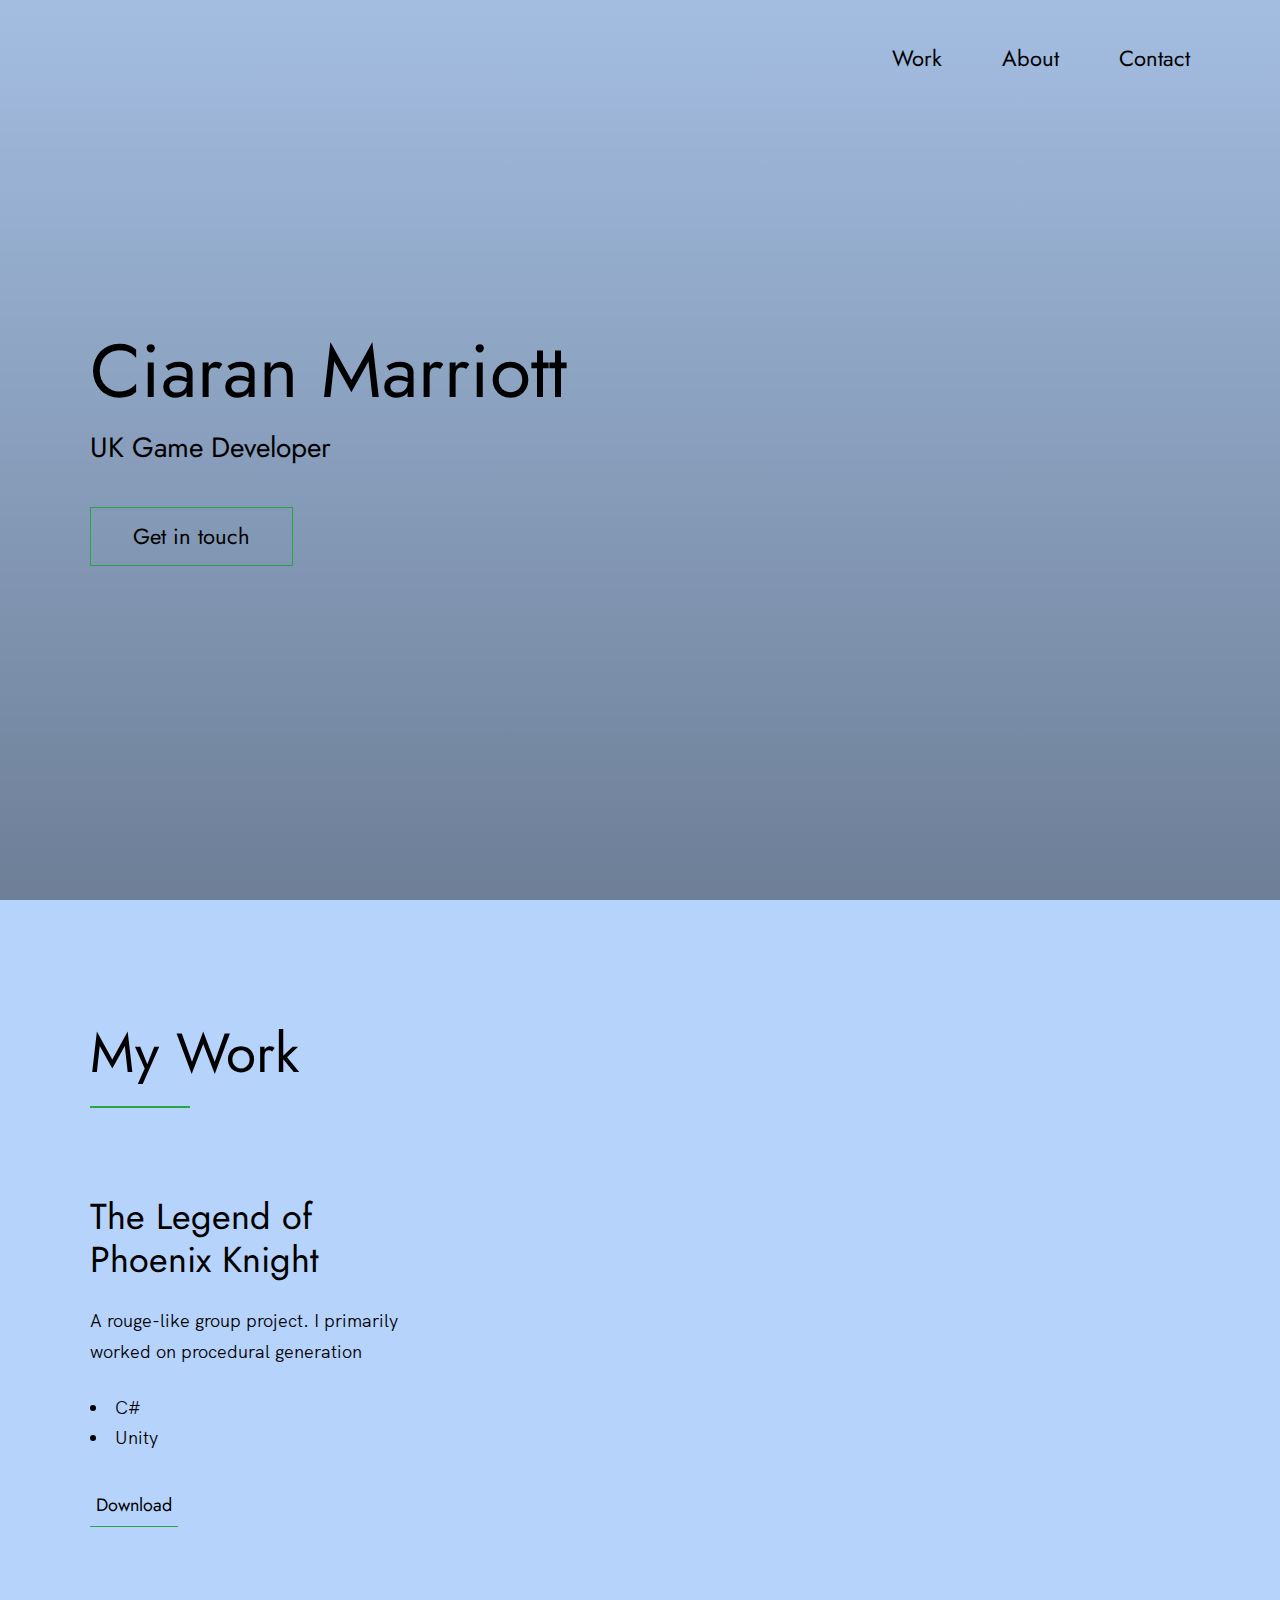
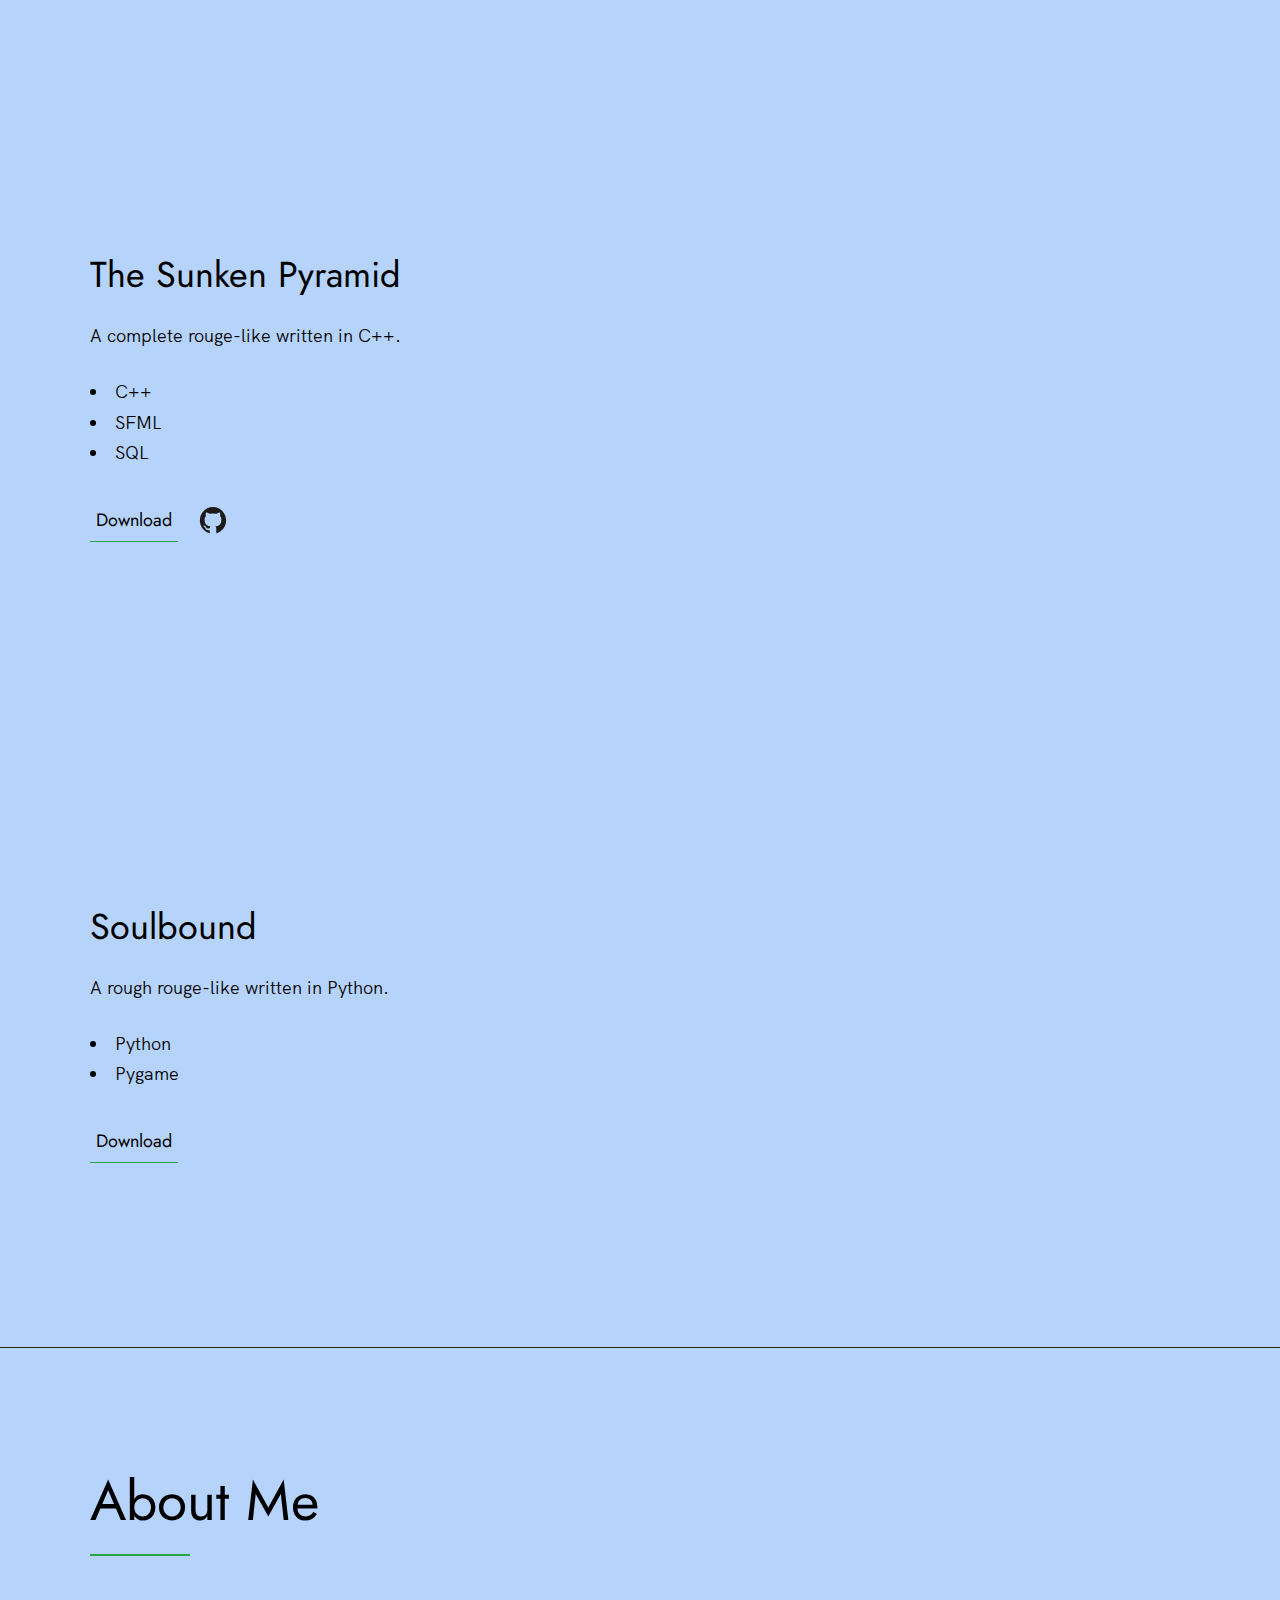
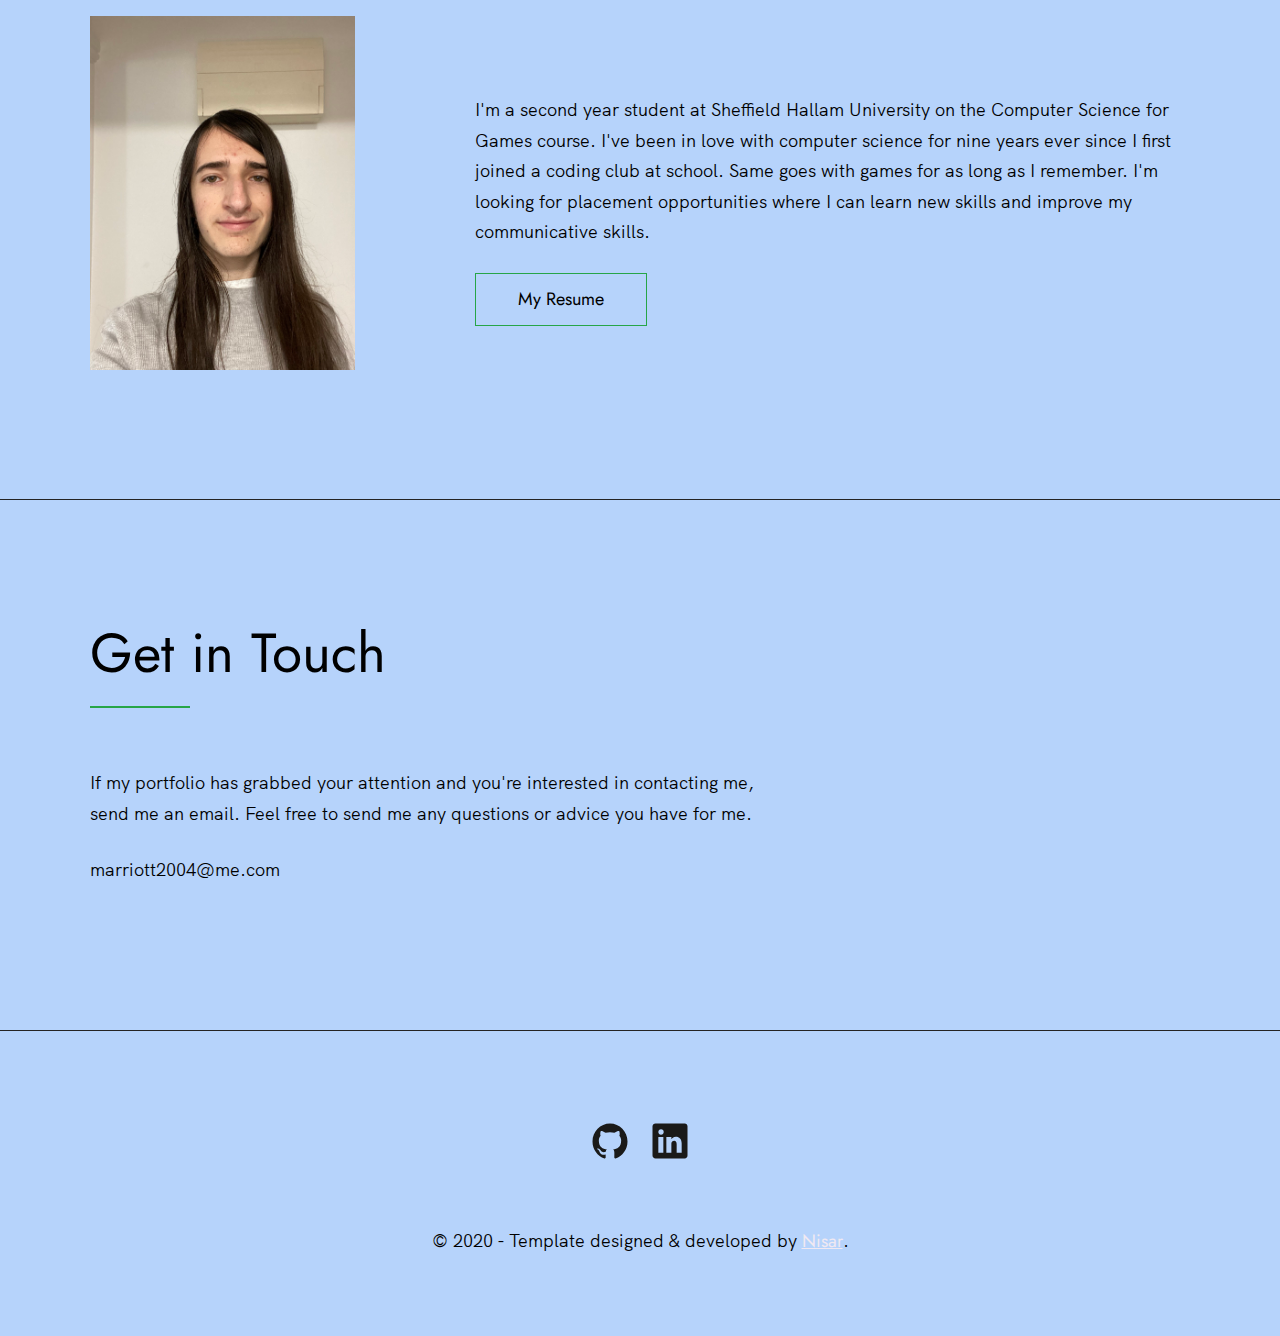
==== commit 8234d007: "Youtube embed for each project" ====
--- a/index.html
+++ b/index.html
@@ -93,7 +93,7 @@
               </div>
             </div>
             <div class="work__image-box">
-              <img src="./images/project-1.png" class="work__image" alt="Project 1" />
+              <iframe width="1920" height="1080" src="https://www.youtube.com/embed/18YKS6b_-Dc?si=ld2N79wYDsExUeJt" title="YouTube video player" frameborder="0" allow="accelerometer; autoplay; clipboard-write; encrypted-media; gyroscope; picture-in-picture; web-share" allowfullscreen class = "work__image"></iframe>
             </div>
           </div>
 
@@ -119,25 +119,7 @@
               </div>
             </div>
             <div class="work__image-box">
-              <img src="./images/project-2.png" class="work__image" alt="Project 1" />
-            </div>
-          </div>
-
-          <div class="work__box">
-            <div class="work__text">
-              <h3>Swinging Platform Platformer</h3>
-              <p>
-                A simple, short platformer that explores the usage of swinging platforms.
-              </p>
-              <ul class="work__list">
-                <li>Unreal</li>
-              </ul>
-
-              <div class="work__links">
-              </div>
-            </div>
-            <div class="work__image-box">
-              <img src="./images/project-3.png" class="work__image" alt="Project 3" />
+              <iframe width="1920" height="1080" src="https://www.youtube.com/embed/xtWIXQ6ceu4?si=QPGBx0dQbhVBmDRx" title="YouTube video player" frameborder="0" allow="accelerometer; autoplay; clipboard-write; encrypted-media; gyroscope; picture-in-picture; web-share" allowfullscreen class = "work__image"></iframe>
             </div>
           </div>
 		  
@@ -159,7 +141,7 @@
               </div>
             </div>
             <div class="work__image-box">
-              <img src="./images/project-2.png" class="work__image" alt="Project 1" />
+			  <iframe width="1920" height="1080" src="https://www.youtube.com/embed/8dPQKvY3rpY?si=-ys27_AsPKdfL-Td" title="YouTube video player" frameborder="0" allow="accelerometer; autoplay; clipboard-write; encrypted-media; gyroscope; picture-in-picture; web-share" allowfullscreen class = "work__image"></iframe>
             </div>
           </div>
 		  
--- a/index.css
+++ b/index.css
@@ -489,6 +489,11 @@
     transform: scale(1.2);
 }
 
+.work__image {
+	height: auto;
+	max-width: 100%;
+	aspect-ratio: 16/9;
+}
 .work__image-box {
     margin-bottom: var(--gutter-normal);
 }
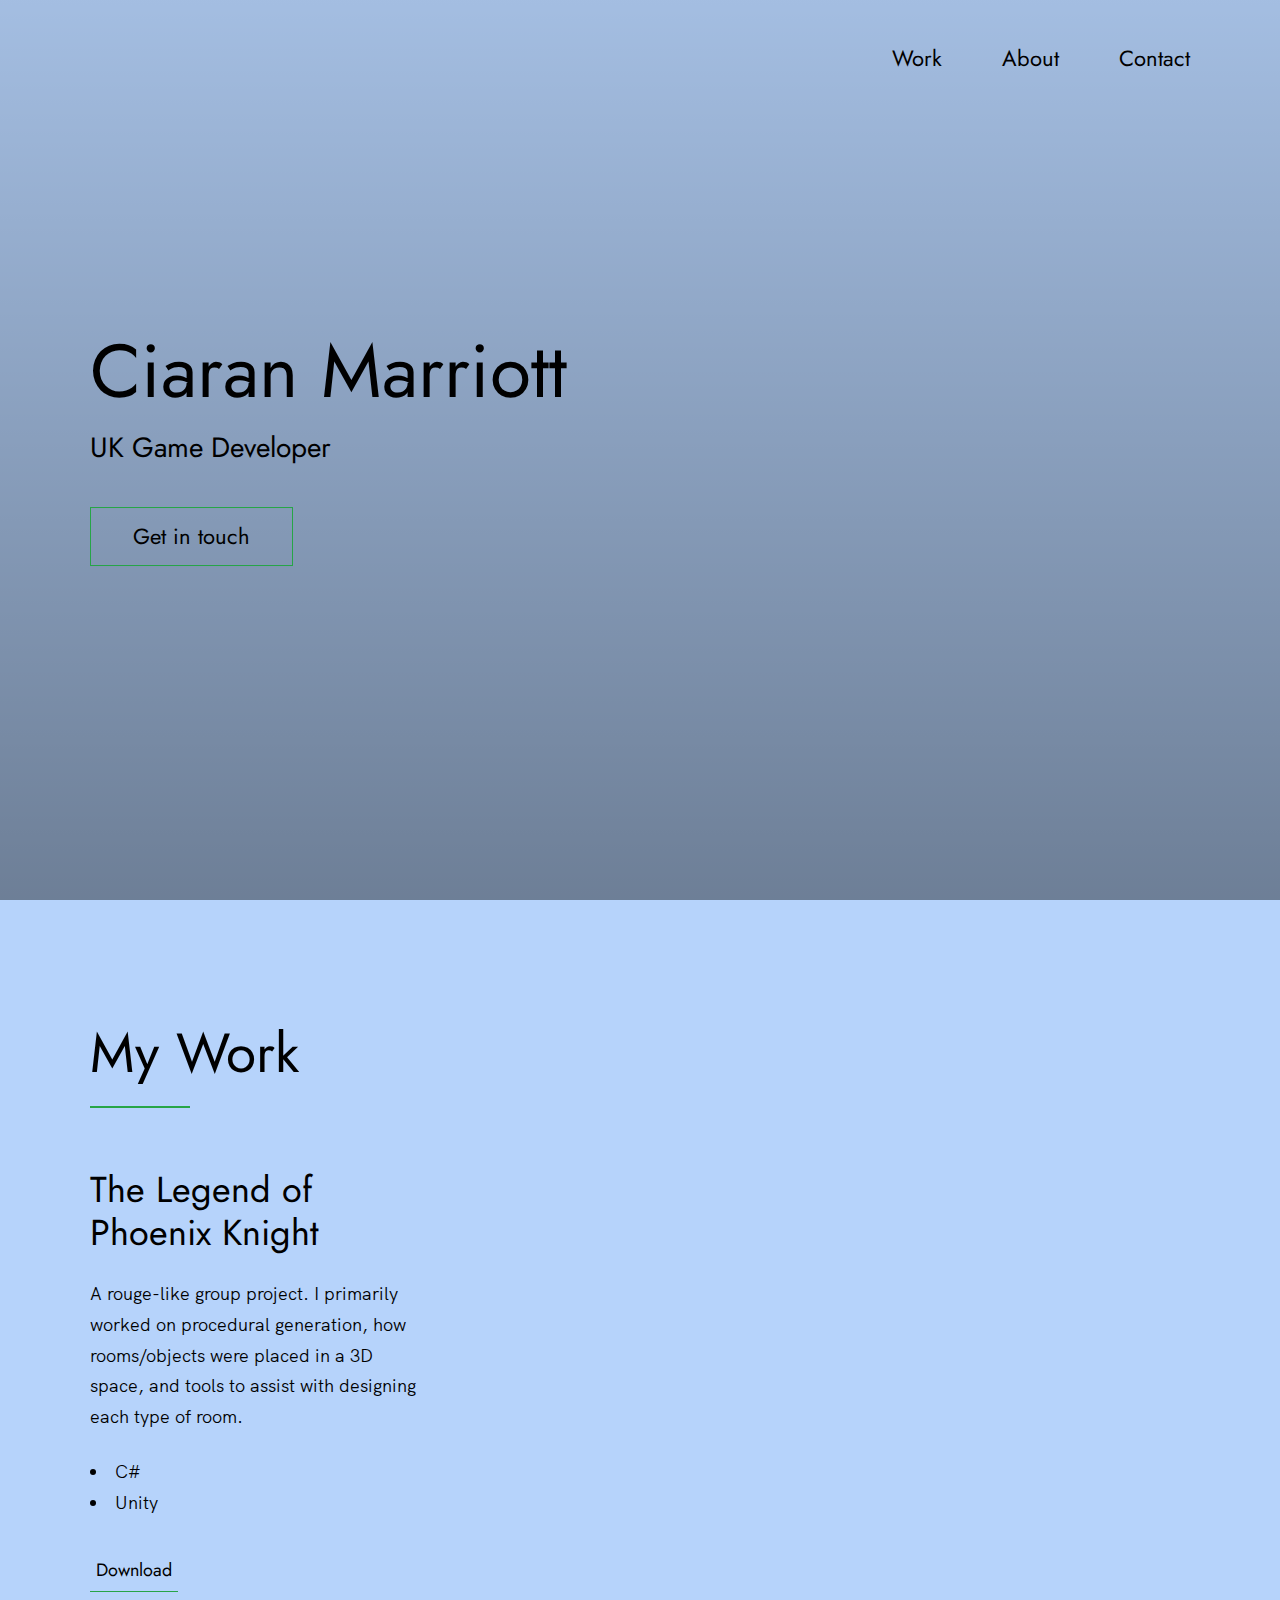
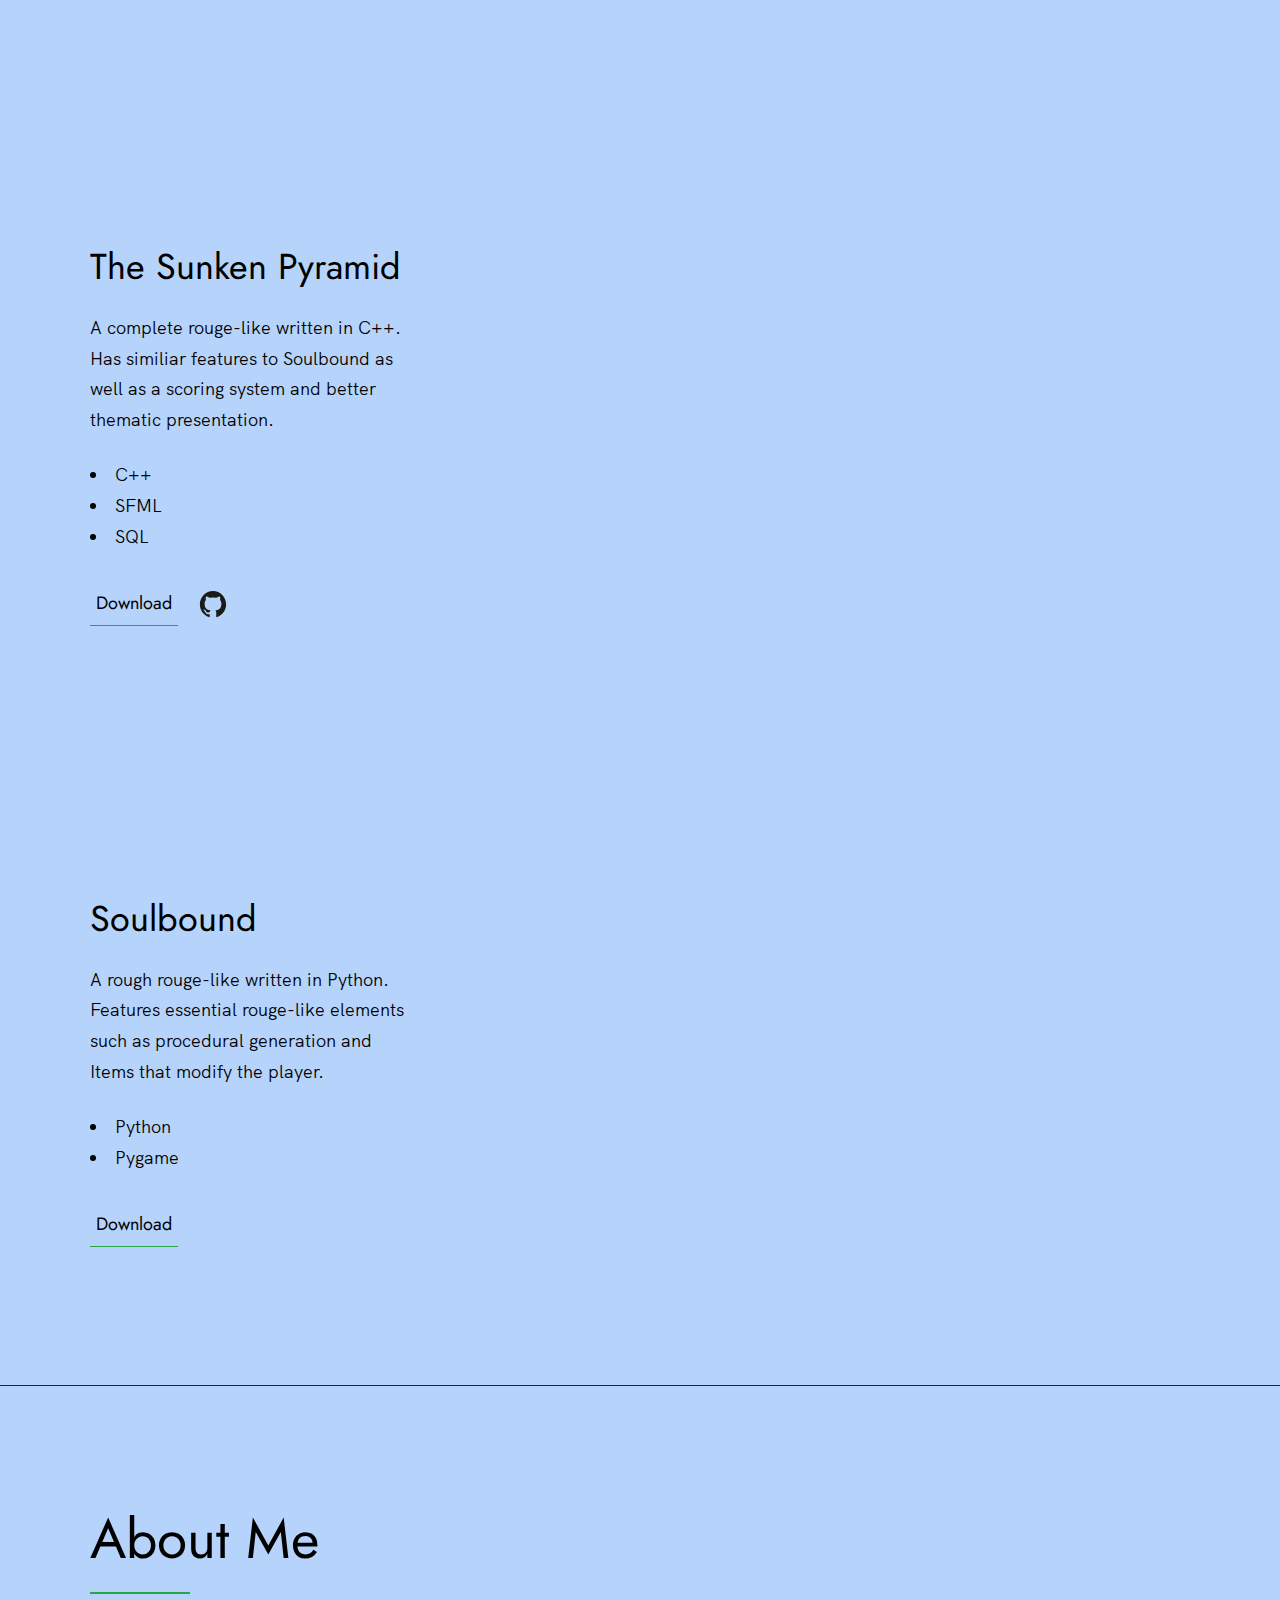
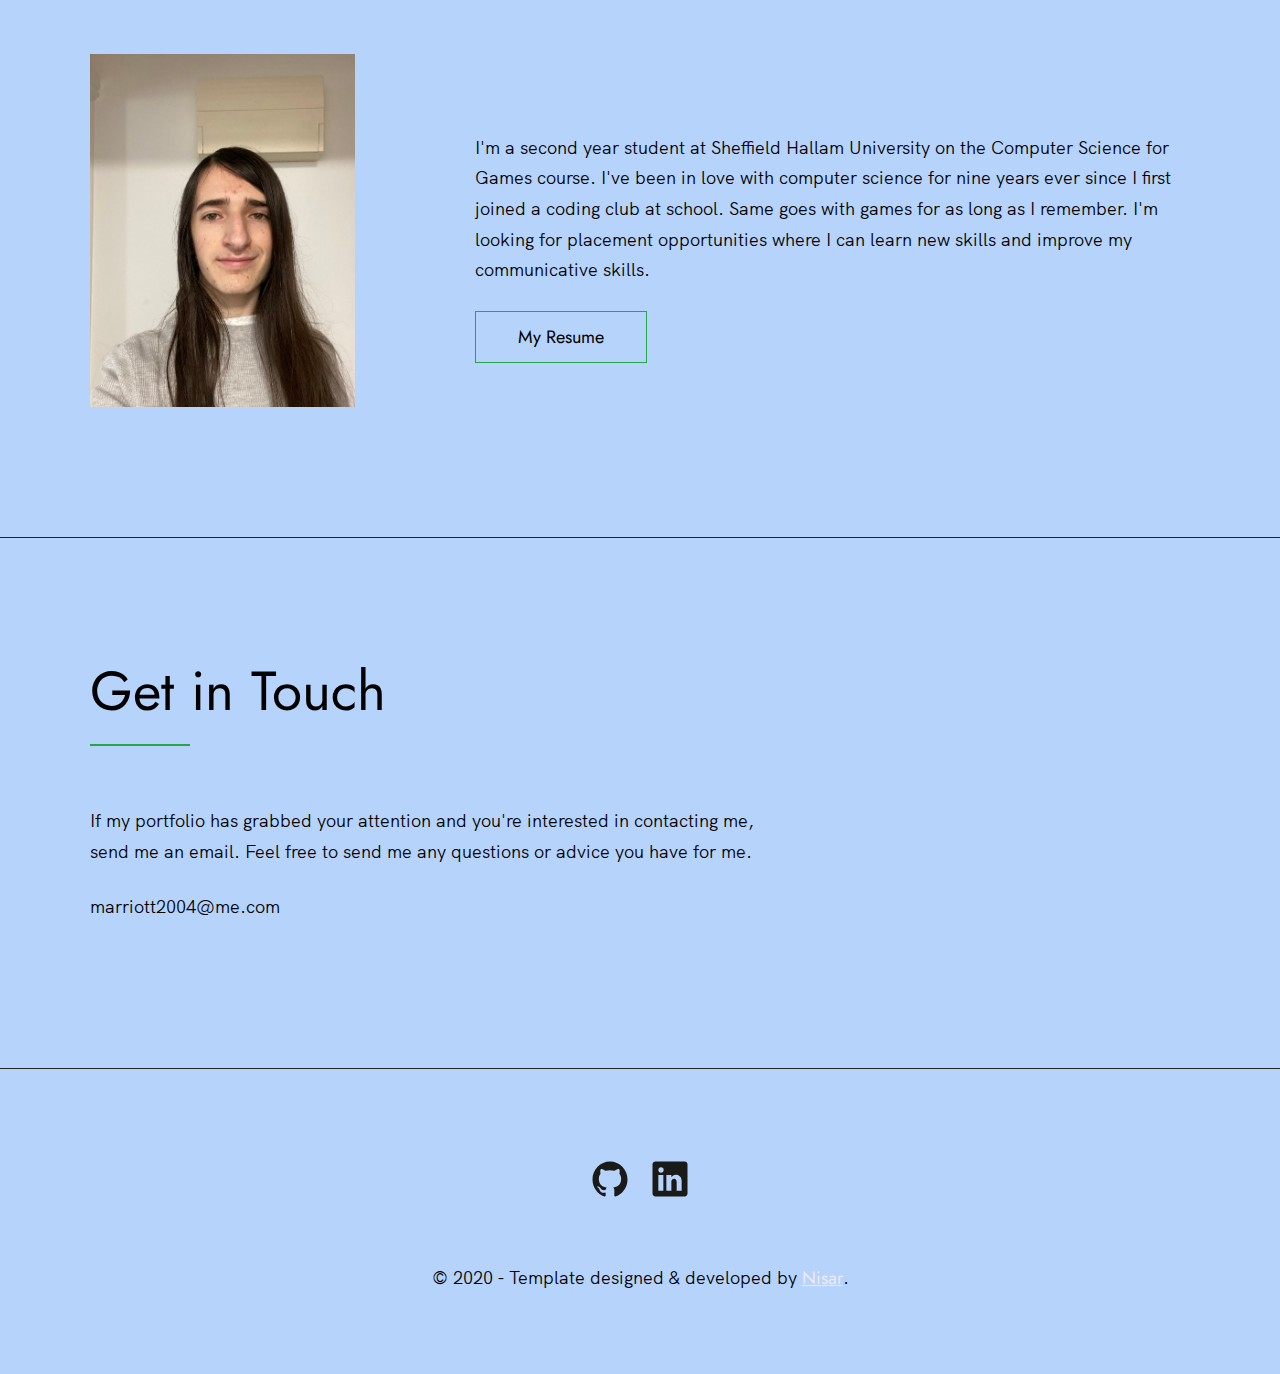
==== commit 5fa9ffa3: "Project description updates" ====
--- a/index.html
+++ b/index.html
@@ -79,7 +79,7 @@
             <div class="work__text">
               <h3>The Legend of Phoenix Knight</h3>
               <p>
-                A rouge-like group project. I primarily worked on procedural generation 
+                A rouge-like group project. I primarily worked on procedural generation, how rooms/objects were placed in a 3D space, and tools to assist with designing each type of room. 
               </p>
               <ul class="work__list">
                 <li>C#</li>
@@ -93,15 +93,15 @@
               </div>
             </div>
             <div class="work__image-box">
-              <iframe width="1920" height="1080" src="https://www.youtube.com/embed/18YKS6b_-Dc?si=ld2N79wYDsExUeJt" title="YouTube video player" frameborder="0" allow="accelerometer; autoplay; clipboard-write; encrypted-media; gyroscope; picture-in-picture; web-share" allowfullscreen class = "work__image"></iframe>
-            </div>
+              <iframe width="1920" height="1080" src="https://www.youtube.com/embed/wr7-T_B9Lnc?si=-Zq7hTOCqsZyzvIA" title="YouTube video player" frameborder="0" allow="accelerometer; autoplay; clipboard-write; encrypted-media; gyroscope; picture-in-picture; web-share" allowfullscreen class = "work__image"></iframe>
+			</div>
           </div>
 
           <div class="work__box">
             <div class="work__text">
               <h3>The Sunken Pyramid</h3>
               <p>
-                A complete rouge-like written in C++.
+                A complete rouge-like written in C++. Has similiar features to Soulbound as well as a scoring system and better thematic presentation.
               </p>
               <ul class="work__list">
                 <li>C++</li>
@@ -127,7 +127,7 @@
             <div class="work__text">
               <h3>Soulbound</h3>
               <p>
-                A rough rouge-like written in Python.
+                A rough rouge-like written in Python. Features essential rouge-like elements such as procedural generation and Items that modify the player.
               </p>
               <ul class="work__list">
                 <li>Python</li>
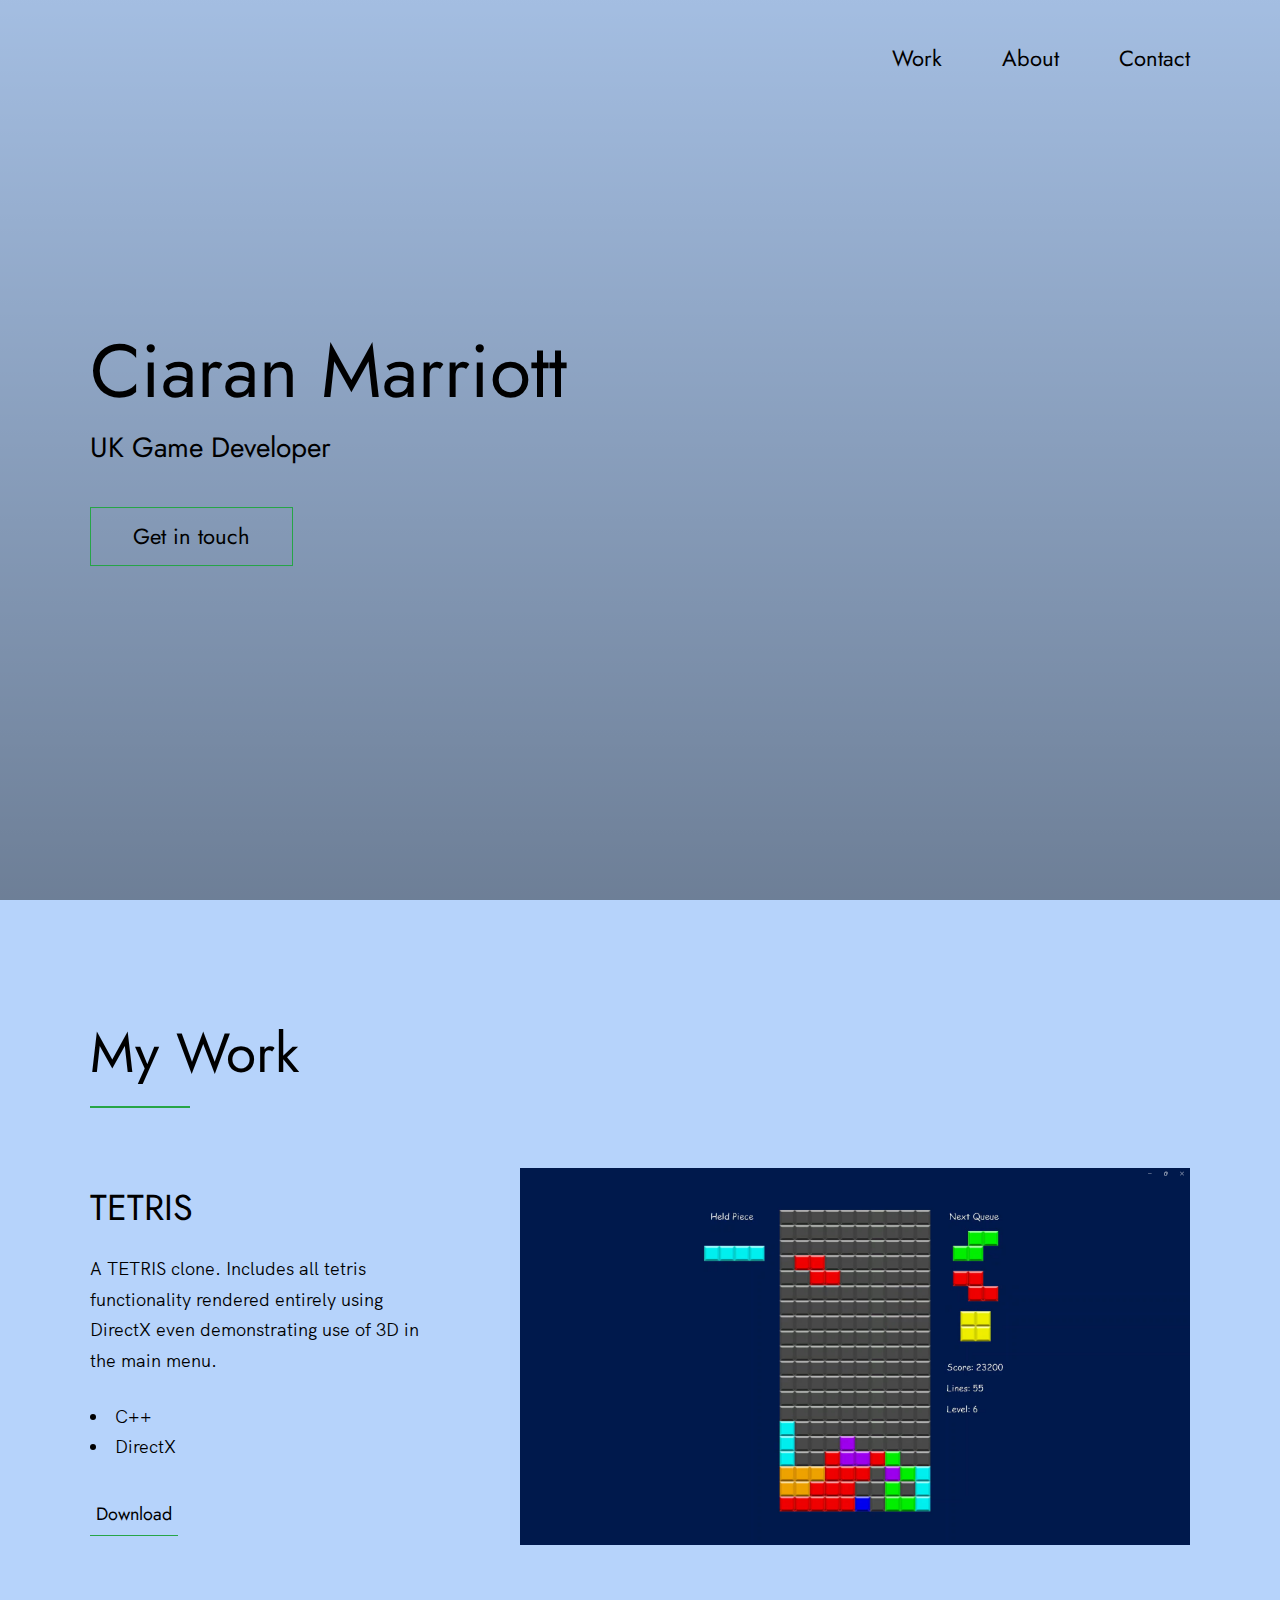
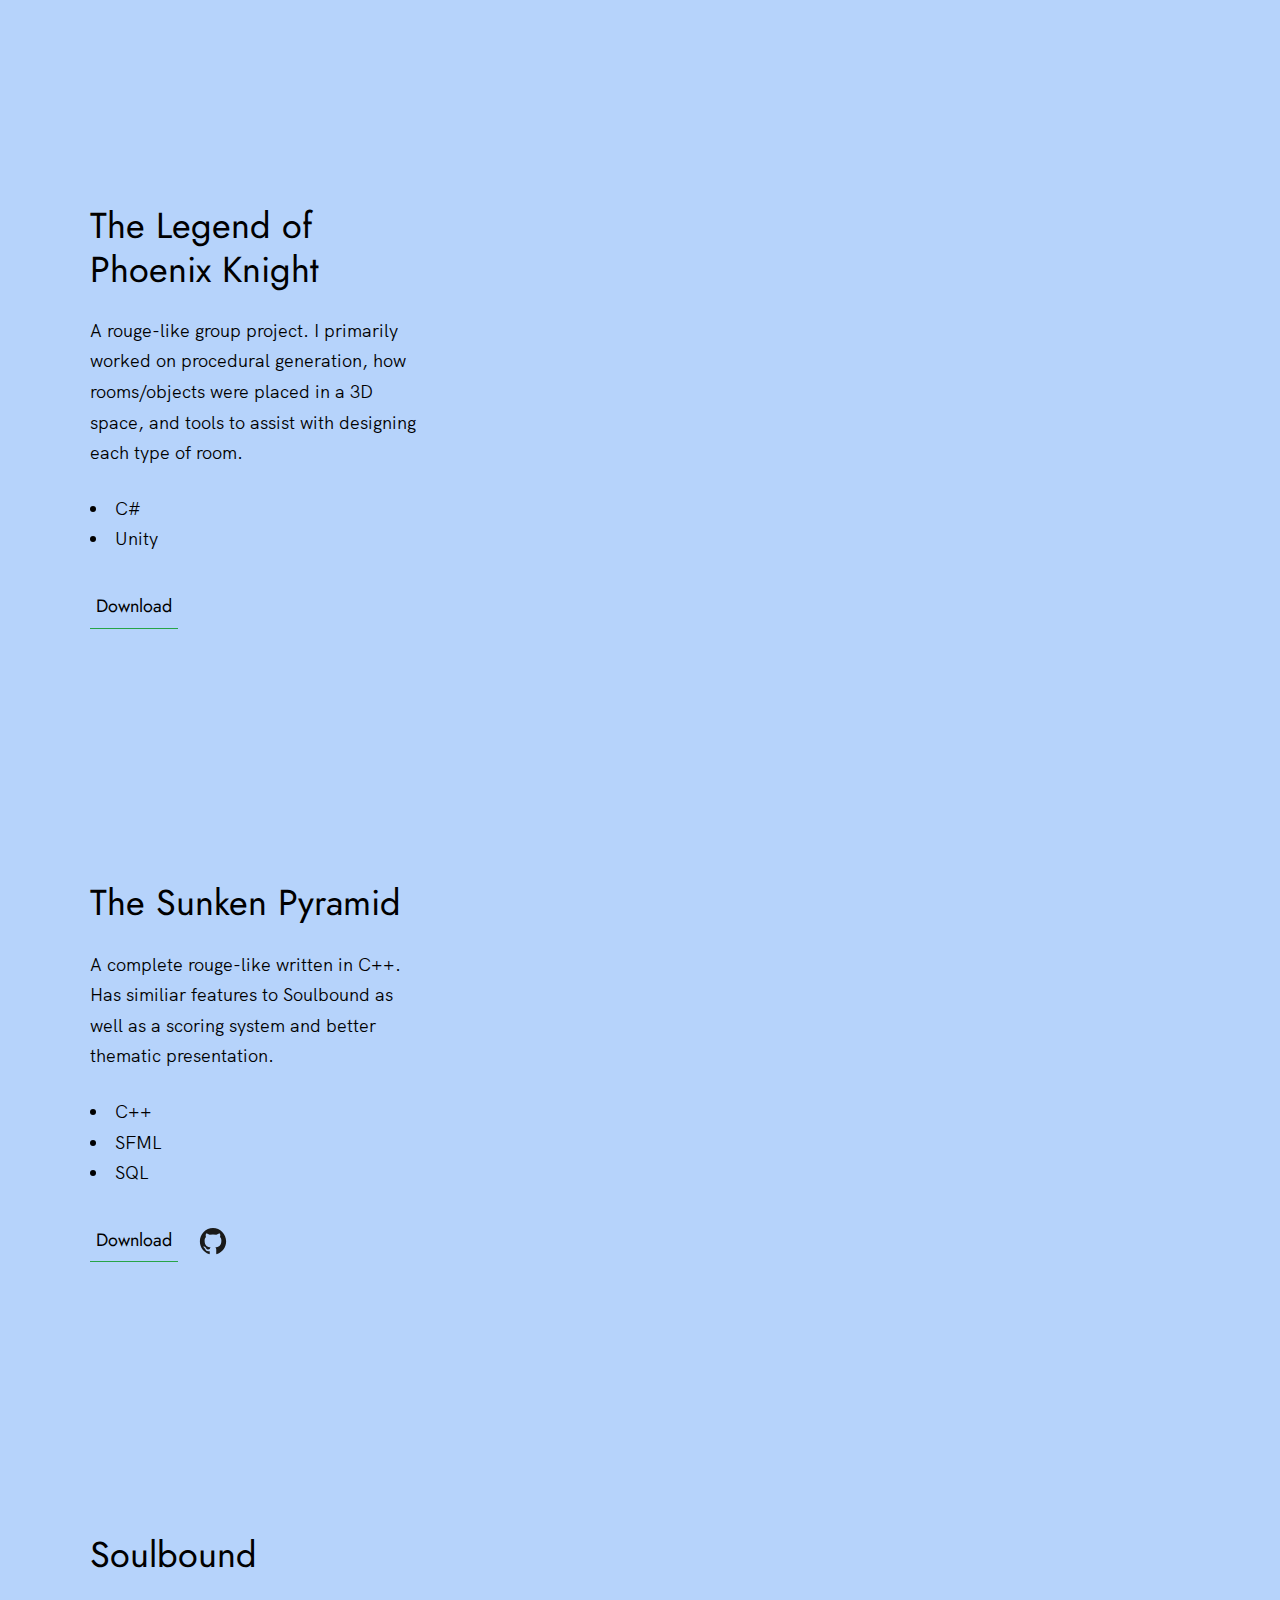
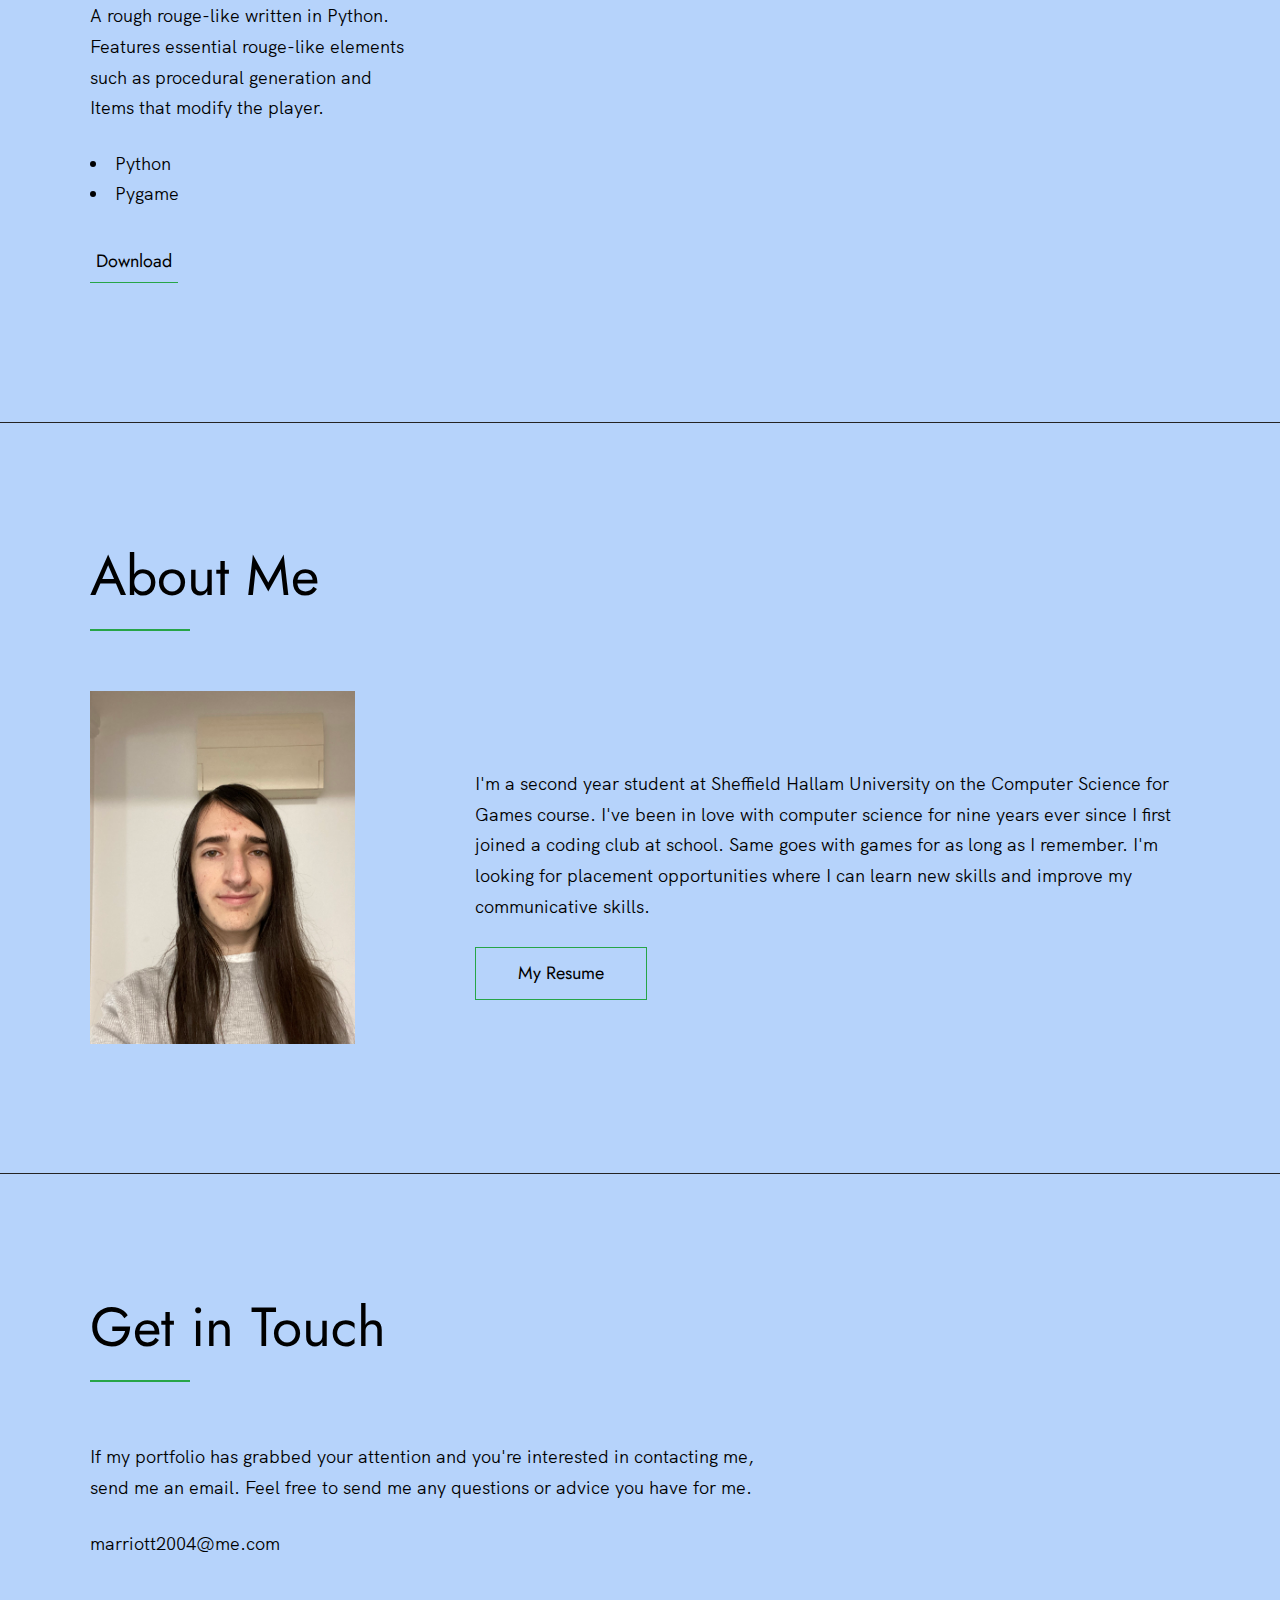
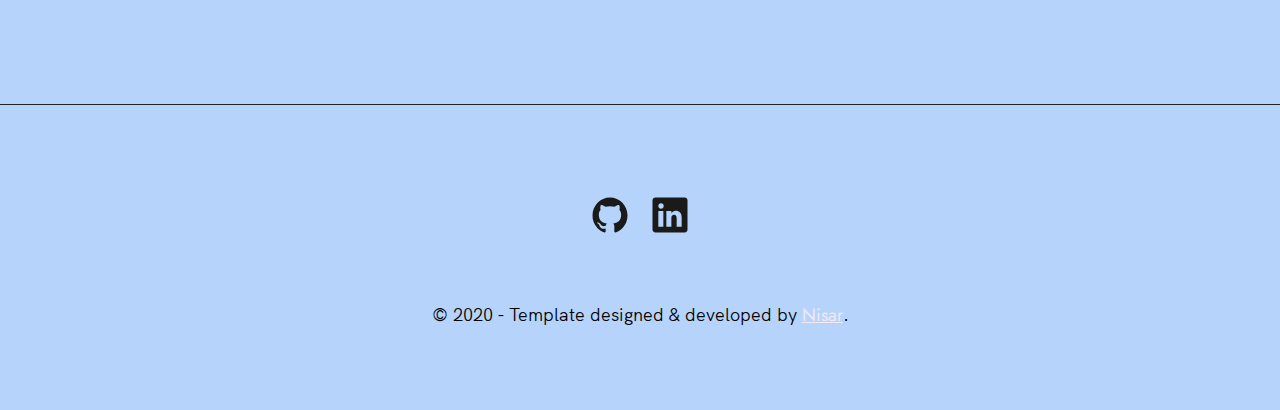
==== commit 49f243f4: "Added TETRIS to portfolio" ====
--- a/index.html
+++ b/index.html
@@ -74,7 +74,28 @@
         <div class="work__boxes">
 
           <!-- Each div with the work__box class is a project. -->
-
+		  <div class="work__box">
+            <div class="work__text">
+              <h3>TETRIS</h3>
+              <p>
+                A TETRIS clone. Includes all tetris functionality rendered entirely using DirectX even demonstrating use of 3D in the main menu. 
+              </p>
+              <ul class="work__list">
+                <li>C++</li>
+                <li>DirectX</li>
+              </ul>
+
+              <div class="work__links">
+				<a href="./files/TETRIS.zip" target="_blank" class="link__text">
+                  Download
+                </a>
+              </div>
+            </div>
+            <div class="work__image-box">
+			  <img src="./images/tetris.png" class="work__image" alt="Project 1">
+			</div>
+          </div>
+		  
           <div class="work__box">
             <div class="work__text">
               <h3>The Legend of Phoenix Knight</h3>
